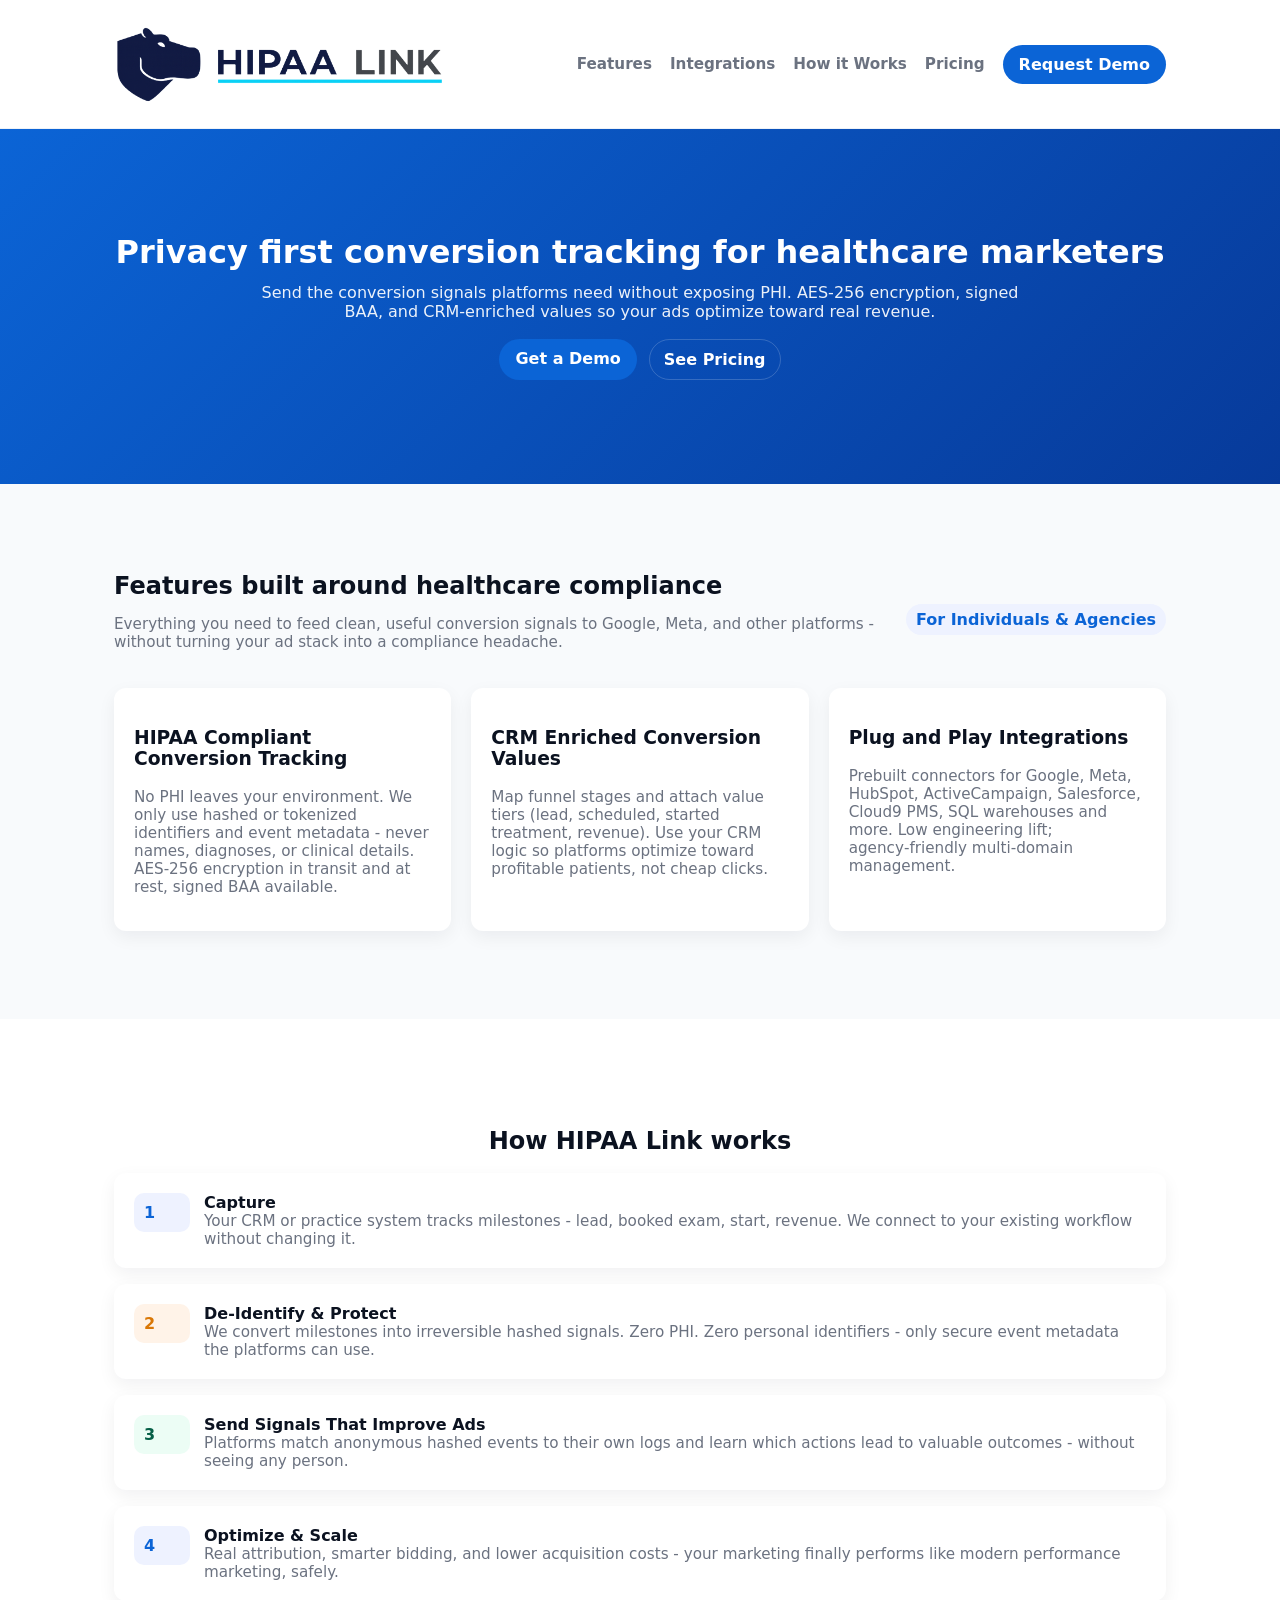
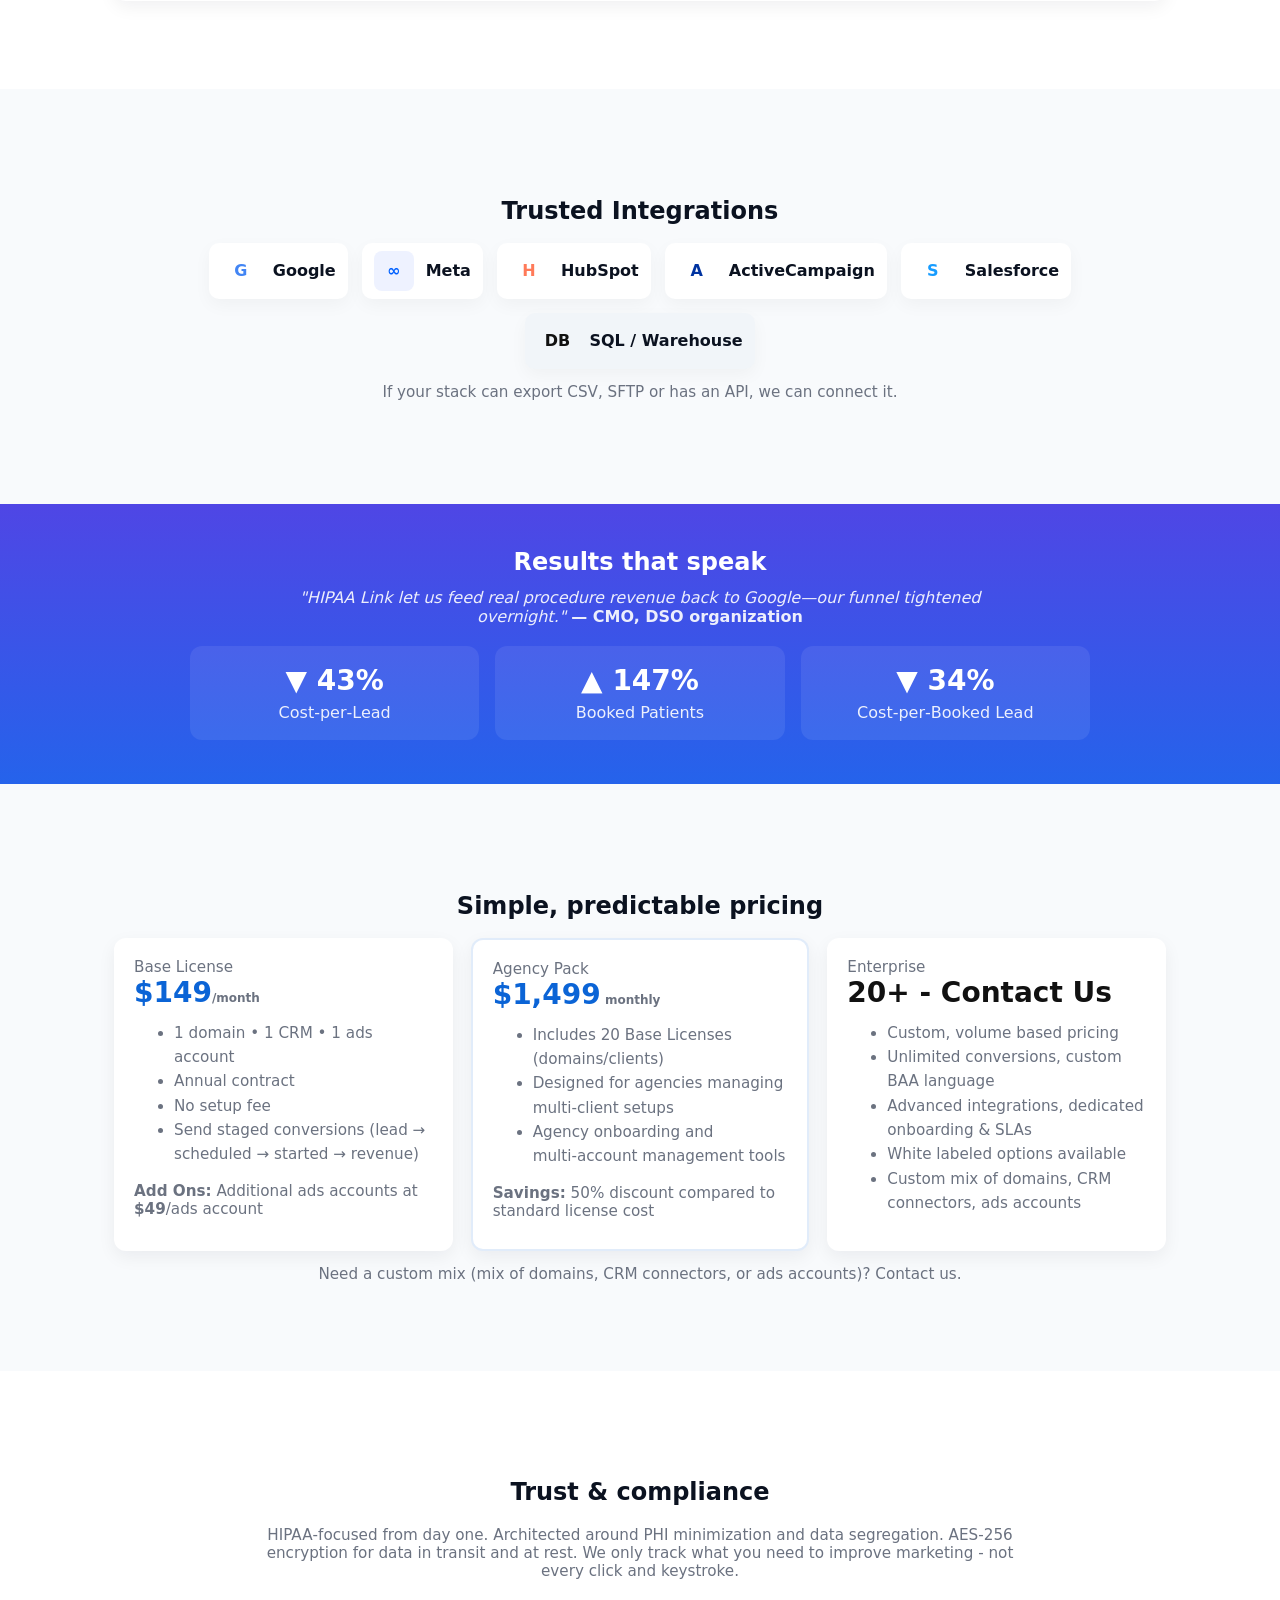
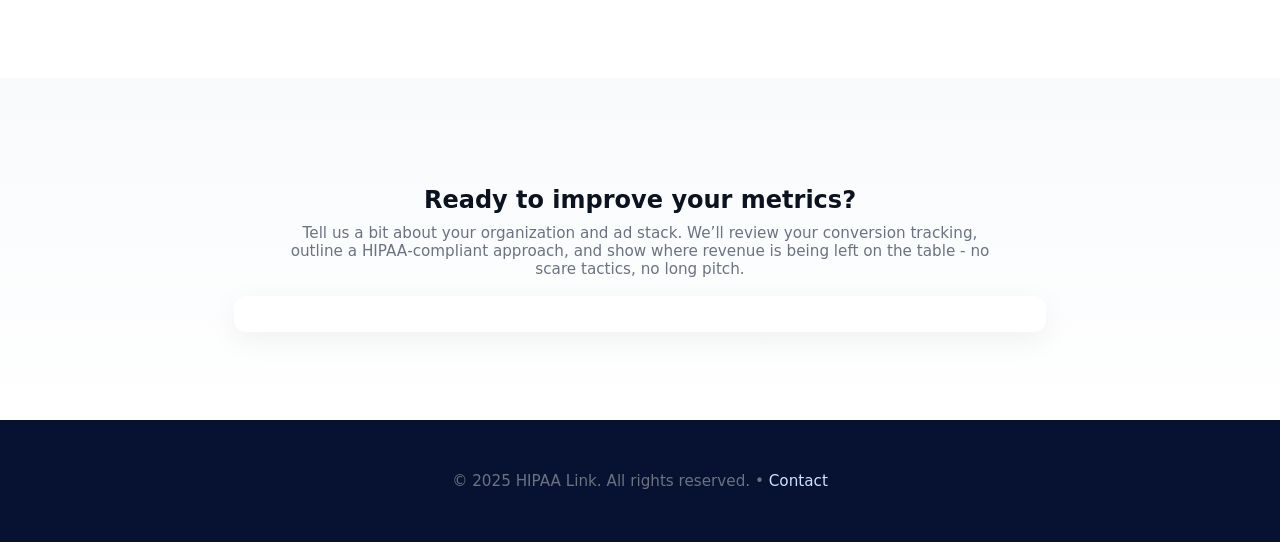
==== index.html @ 1f7ef7cb "mobile buttons" ====
<!doctype html>
<html lang="en">
<head>
  <meta charset="utf-8" />
  <meta name="viewport" content="width=device-width,initial-scale=1" />
  <title>HIPAA Link - HIPAA Compliant Conversion Sync</title>
  <meta name="description" content="Send privacy-safe, CRM-enriched conversions to Google, Meta and others. Signed BAA, AES‑256 encryption, and minimal data footprint." />
  <style>
    :root{ --bg:#0f1724; --card:#ffffff; --muted:#6b7280; --accent:#0b64d6; --accent-dark:#073a9a; }
    *{box-sizing:border-box}
    body{font-family:Inter,system-ui,-apple-system,Segoe UI,Roboto,'Helvetica Neue',Arial;padding:0;margin:0;color:#0b1220;background:#f8fafc}
    a{color:inherit;text-decoration:none}
    .container{max-width:1100px;margin:0 auto;padding:24px}
    header{background:#fff;position:sticky;top:0;z-index:40;border-bottom:1px solid #eef2f7}
    .nav{display:flex;align-items:center;justify-content:space-between}
    .logo{display:flex;align-items:center;gap:12px}
    .logo img{height:80px}
    .navlinks{display:flex;gap:18px;align-items:center;color:var(--muted);font-weight:600}
    .cta{background:var(--accent);color:#fff;padding:10px 16px;border-radius:999px;font-weight:700}
    .hero{background:linear-gradient(135deg,var(--accent),var(--accent-dark));color:#fff;padding:80px 0;text-align:center}
    .hero h1{font-size:2rem;margin:0 0 12px}
    .hero p{margin:0 auto 18px;max-width:780px;color:rgba(255,255,255,.92)}
    .section{padding:64px 0}
    .grid{display:grid;gap:20px}
    .cols-3{grid-template-columns:repeat(3,1fr)}
    .metrics-grid{display:grid;grid-template-columns:repeat(3,1fr);gap:16px;max-width:900px;margin:20px auto}
    .metric-card{background:rgba(255,255,255,0.08);padding:18px;border-radius:12px}
    .sticky-footer{display:none;position:fixed;right:16px;left:auto;bottom:18px;z-index:70;justify-content:center;padding:0;background:transparent;backdrop-filter:blur(6px)}
    .card{background:#fff;border-radius:12px;padding:20px;box-shadow:0 6px 18px rgba(12,20,30,.06)}
    .muted{color:var(--muted)}
    .small{font-size:0.95rem}
    .logos{display:flex;flex-wrap:wrap;gap:14px;align-items:center;justify-content:center}
    .logos img{height:34px;opacity:.9}
    .logo-badge{display:inline-flex;align-items:center;gap:12px;padding:8px 12px;border-radius:10px;background:#fff;box-shadow:0 6px 18px rgba(12,20,30,.04)}
    .logo-mark{width:40px;height:40px;display:inline-flex;align-items:center;justify-content:center;border-radius:8px;background:#f1f5f9;font-weight:800;color:#111}
    .logo-label{font-weight:700;color:#0b1220}
    .how-step{display:flex;gap:14px;align-items:flex-start}
    .pill{background:#eef2ff;color:var(--accent);padding:6px 10px;border-radius:999px;font-weight:700}
    .pricing{display:grid;gap:18px;grid-template-columns:repeat(3,1fr)}
    .price-card{border-radius:12px;padding:20px;background:#fff;box-shadow:0 6px 18px rgba(12,20,30,.06);text-align:left}
    footer{background:#071131;color:#fff;padding:28px 0;text-align:center}
    @media (max-width:900px){
      .cols-3{grid-template-columns:1fr}
      .pricing{grid-template-columns:1fr}
      .navlinks{display:flex}
      .navlinks a:not(.cta){display:none}
      .logo img{height:34px}
      .hero{padding:56px 12px}
      .hero .cta{display:inline-block}
      header{position:static}
      .section{padding:36px 0}
      .metrics-grid{grid-template-columns:1fr}
      .sticky-footer{display:flex}
      .sticky-footer .cta{padding:12px 18px;border-radius:999px;box-shadow:0 10px 30px rgba(11,100,214,.14);display:inline-block}
    }
  </style>
</head>
<body>
  <header>
    <div class="container nav">
      <a class="logo" href="#home"><img src="hipaalink-logo.png" alt="HIPAA Link" /></a>
      <nav class="navlinks">
        <a href="#features" class="small muted">Features</a>
        <a href="#integrations" class="small muted">Integrations</a>
        <a href="#how" class="small muted">How it Works</a>
        <a href="#pricing" class="small muted">Pricing</a>
        <a href="#contact" class="cta">Request Demo</a>
      </nav>
    </div>
  </header>

  <main>
    <section id="home" class="hero">
      <div class="container">
        <h1>Privacy first conversion tracking for healthcare marketers</h1>
        <p>Send the conversion signals platforms need without exposing PHI. AES‑256 encryption, signed BAA, and CRM‑enriched values so your ads optimize toward real revenue.</p>
        <div style="display:flex;gap:12px;justify-content:center;margin-top:16px;flex-wrap:wrap">
          <a href="#contact" class="cta">Get a Demo</a>
          <a href="#pricing" style="background:transparent;border:1px solid rgba(255,255,255,.18);color:#fff;padding:10px 14px;border-radius:999px;font-weight:700">See Pricing</a>
        </div>
      </div>
    </section>

    <section id="features" class="section">
      <div class="container">
        <div style="display:flex;justify-content:space-between;align-items:center;gap:20px;flex-wrap:wrap">
          <div style="flex:1;min-width:260px">
            <h2 style="margin:0 0 8px">Features built around healthcare compliance</h2>
            <p class="muted small">Everything you need to feed clean, useful conversion signals to Google, Meta, and other platforms - without turning your ad stack into a compliance headache.</p>
          </div>
          <div style="min-width:240px;text-align:right">
            <span class="pill">For Individuals & Agencies</span>
          </div>
        </div>

        <div class="grid cols-3" style="margin-top:22px">
          <div class="card">
            <h3>HIPAA Compliant Conversion Tracking</h3>
            <p class="muted small">No PHI leaves your environment. We only use hashed or tokenized identifiers and event metadata - never names, diagnoses, or clinical details. AES‑256 encryption in transit and at rest, signed BAA available.</p>
          </div>
          <div class="card">
            <h3>CRM Enriched Conversion Values</h3>
            <p class="muted small">Map funnel stages and attach value tiers (lead, scheduled, started treatment, revenue). Use your CRM logic so platforms optimize toward profitable patients, not cheap clicks.</p>
          </div>
          <div class="card">
            <h3>Plug and Play Integrations</h3>
            <p class="muted small">Prebuilt connectors for Google, Meta, HubSpot, ActiveCampaign, Salesforce, Cloud9 PMS, SQL warehouses and more. Low engineering lift; agency‑friendly multi‑domain management.</p>
          </div>
        </div>
      </div>
    </section>

    <section id="how" class="section" style="background-color: #fff;">
      <div class="container">
        <h2 style="text-align:center;margin-bottom:18px">How HIPAA Link works</h2>
        <div style="display:grid;gap:16px">
          <div class="card how-step">
            <div style="min-width:56px"><div style="background:#eef2ff;color:var(--accent);padding:10px;border-radius:10px;font-weight:800">1</div></div>
            <div>
              <strong>Capture</strong>
              <div class="muted small">Your CRM or practice system tracks milestones - lead, booked exam, start, revenue. We connect to your existing workflow without changing it.</div>
            </div>
          </div>

          <div class="card how-step">
            <div style="min-width:56px"><div style="background:#fff3e8;color:#d97706;padding:10px;border-radius:10px;font-weight:800">2</div></div>
            <div>
              <strong>De‑Identify & Protect</strong>
              <div class="muted small">We convert milestones into irreversible hashed signals. Zero PHI. Zero personal identifiers - only secure event metadata the platforms can use.</div>
            </div>
          </div>

          <div class="card how-step">
            <div style="min-width:56px"><div style="background:#ecfdf5;color:#065f46;padding:10px;border-radius:10px;font-weight:800">3</div></div>
            <div>
              <strong>Send Signals That Improve Ads</strong>
              <div class="muted small">Platforms match anonymous hashed events to their own logs and learn which actions lead to valuable outcomes - without seeing any person.</div>
            </div>
          </div>

          <div class="card how-step">
            <div style="min-width:56px"><div style="background:#eef2ff;color:var(--accent);padding:10px;border-radius:10px;font-weight:800">4</div></div>
            <div>
              <strong>Optimize & Scale</strong>
              <div class="muted small">Real attribution, smarter bidding, and lower acquisition costs - your marketing finally performs like modern performance marketing, safely.</div>
            </div>
          </div>
        </div>
      </div>
    </section>

    <section id="integrations" class="section">
      <div class="container">
        <h2 style="text-align:center;margin-bottom:18px">Trusted Integrations</h2>
        <div class="logos">
          <div class="logo-badge" aria-hidden="true">
            <div class="logo-mark" style="background:#fff;color:#4285F4">G</div>
            <div class="logo-label">Google</div>
          </div>

          <div class="logo-badge" aria-hidden="true">
            <div class="logo-mark" style="background:#eef2ff;color:#0061ff">∞</div>
            <div class="logo-label">Meta</div>
          </div>

          <div class="logo-badge" aria-hidden="true">
            <div class="logo-mark" style="background:#fff;color:#ff7a59">H</div>
            <div class="logo-label">HubSpot</div>
          </div>

          <div class="logo-badge" aria-hidden="true">
            <div class="logo-mark" style="background:#fff;color:#0033a0">A</div>
            <div class="logo-label">ActiveCampaign</div>
          </div>

          <div class="logo-badge" aria-hidden="true">
            <div class="logo-mark" style="background:#fff;color:#179cff">S</div>
            <div class="logo-label">Salesforce</div>
          </div>

          <div class="logo-badge" aria-hidden="true" style="background:#f1f5f9">
            <div class="logo-mark" style="background:transparent;color:#111">DB</div>
            <div class="logo-label">SQL / Warehouse</div>
          </div>
        </div>
        <p class="muted small" style="text-align:center;margin-top:14px">If your stack can export CSV, SFTP or has an API, we can connect it.</p>
      </div>
    </section>

    <!-- Case Study / Results -->
    <section id="case-study" class="py-20" style="background:linear-gradient(180deg,#4f46e5,#2563eb);color:#fff;text-align:center">
      <div class="container">
        <h2 style="font-size:1.5rem;margin-bottom:12px">Results that speak</h2>
        <p style="opacity:.9;margin:0 auto 18px;max-width:720px;font-style:italic">"HIPAA Link let us feed real procedure revenue back to Google—our funnel tightened overnight." <span style="font-style:normal;font-weight:700">— CMO, DSO organization</span></p>
        <div class="metrics-grid">
          <div class="metric-card">
            <div style="font-size:28px;font-weight:800;margin-bottom:6px">▼ 43%</div>
            <div style="opacity:.9">Cost‑per‑Lead</div>
          </div>
          <div class="metric-card">
            <div style="font-size:28px;font-weight:800;margin-bottom:6px">▲ 147%</div>
            <div style="opacity:.9">Booked Patients</div>
          </div>
          <div class="metric-card">
            <div style="font-size:28px;font-weight:800;margin-bottom:6px">▼ 34%</div>
            <div style="opacity:.9">Cost‑per‑Booked Lead</div>
          </div>
        </div>
      </div>
    </section>

    <section id="pricing" class="section" style="background:#f8fafc">
      <div class="container">
        <h2 style="text-align:center;margin-bottom:18px">Simple, predictable pricing</h2>
        <div class="pricing">
          <div class="price-card">
            <div style="display:flex;justify-content:space-between;align-items:center">
              <div>
                <div class="muted small">Base License</div>
                <div style="font-size:28px;font-weight:800;color:var(--accent)">$149<span style="font-size:12px;font-weight:600;color:var(--muted)">/month</span></div>
              </div>
            </div>
            <ul class="muted small" style="margin-top:12px;line-height:1.6">
              <li>1 domain • 1 CRM • 1 ads account</li>
              <li>Annual contract</li>
              <li>No setup fee</li>
              <li>Send staged conversions (lead → scheduled → started → revenue)</li>
            </ul>
            <div style="margin-top:12px" class="muted small"><strong>Add Ons:</strong> Additional ads accounts at <strong>$49</strong>/ads account</div>
          </div>

          <div class="price-card" style="border:2px solid rgba(11,100,214,.12)">
            <div>
              <div class="muted small">Agency Pack</div>
              <div style="font-size:28px;font-weight:800;color:var(--accent)">$1,499<span style="font-size:12px;font-weight:600;color:var(--muted)"> monthly</span></div>
            </div>
            <ul class="muted small" style="margin-top:12px;line-height:1.6">
              <li>Includes 20 Base Licenses (domains/clients)</li>
              <li>Designed for agencies managing multi‑client setups</li>
              <li>Agency onboarding and multi‑account management tools</li>
            </ul>
            <div style="margin-top:12px" class="muted small"><strong>Savings:</strong> 50% discount compared to standard license cost</div>
          </div>

          <div class="price-card">
            <div>
              <div class="muted small">Enterprise</div>
              <div style="font-size:28px;font-weight:800;color:#111">20+ - Contact Us</div>
            </div>
            <ul class="muted small" style="margin-top:12px;line-height:1.6">
              <li>Custom, volume based pricing</li>
              <li>Unlimited conversions, custom BAA language</li>
              <li>Advanced integrations, dedicated onboarding & SLAs</li>
              <li>White labeled options available</li>
              <li>Custom mix of domains, CRM connectors, ads accounts</li>
            </ul>
          </div>
        </div>
        <div class="muted small" style="text-align:center;margin-top:14px">Need a custom mix (mix of domains, CRM connectors, or ads accounts)? <a href="#contact">Contact us</a>.</div>
      </div>
    </section>

    <section id="trust" class="section" style="background:#fff">
      <div class="container" style="text-align:center">
        <h2>Trust & compliance</h2>
        <p class="muted small" style="max-width:760px;margin:10px auto">HIPAA‑focused from day one. Architected around PHI minimization and data segregation. AES‑256 encryption for data in transit and at rest. We only track what you need to improve marketing - not every click and keystroke.</p>
      </div>
    </section>

    <section id="contact" class="section" style="background:linear-gradient(180deg,#eef2ff00,#fff)">
      <div class="container" style="max-width:860px">
        <h2 style="text-align:center;margin-bottom:10px">Ready to improve your metrics?</h2>
        <p class="muted small" style="text-align:center;max-width:720px;margin:0 auto 18px">Tell us a bit about your organization and ad stack. We’ll review your conversion tracking, outline a HIPAA‑compliant approach, and show where revenue is being left on the table - no scare tactics, no long pitch.</p>

        <div style="background:#fff;padding:18px;border-radius:12px;box-shadow:0 8px 30px rgba(2,6,23,.06)">
          <script src="https://portal.form.io/manager/view/assets/lib/offline/formio.offline.min.js?base=https://api.form.io&project=https://tadpprdksxtuzcs.form.io&src=https://tadpprdksxtuzcs.form.io/contactus&libs=true"></script>
        </div>
      </div>
    </section>
  </main>

  <footer>
    <div class="container small muted">© 2025 HIPAA Link. All rights reserved. • <a href="#contact" style="color:#cfe2ff">Contact</a></div>
  </footer>
  <!-- Mobile-only sticky footer CTA -->
  <div class="sticky-footer" aria-hidden="false">
    <a href="#contact" class="cta" style="padding:12px 20px;border-radius:999px;box-shadow:0 10px 30px rgba(11,100,214,.14)">Get a Demo</a>
  </div>
</body>
</html>
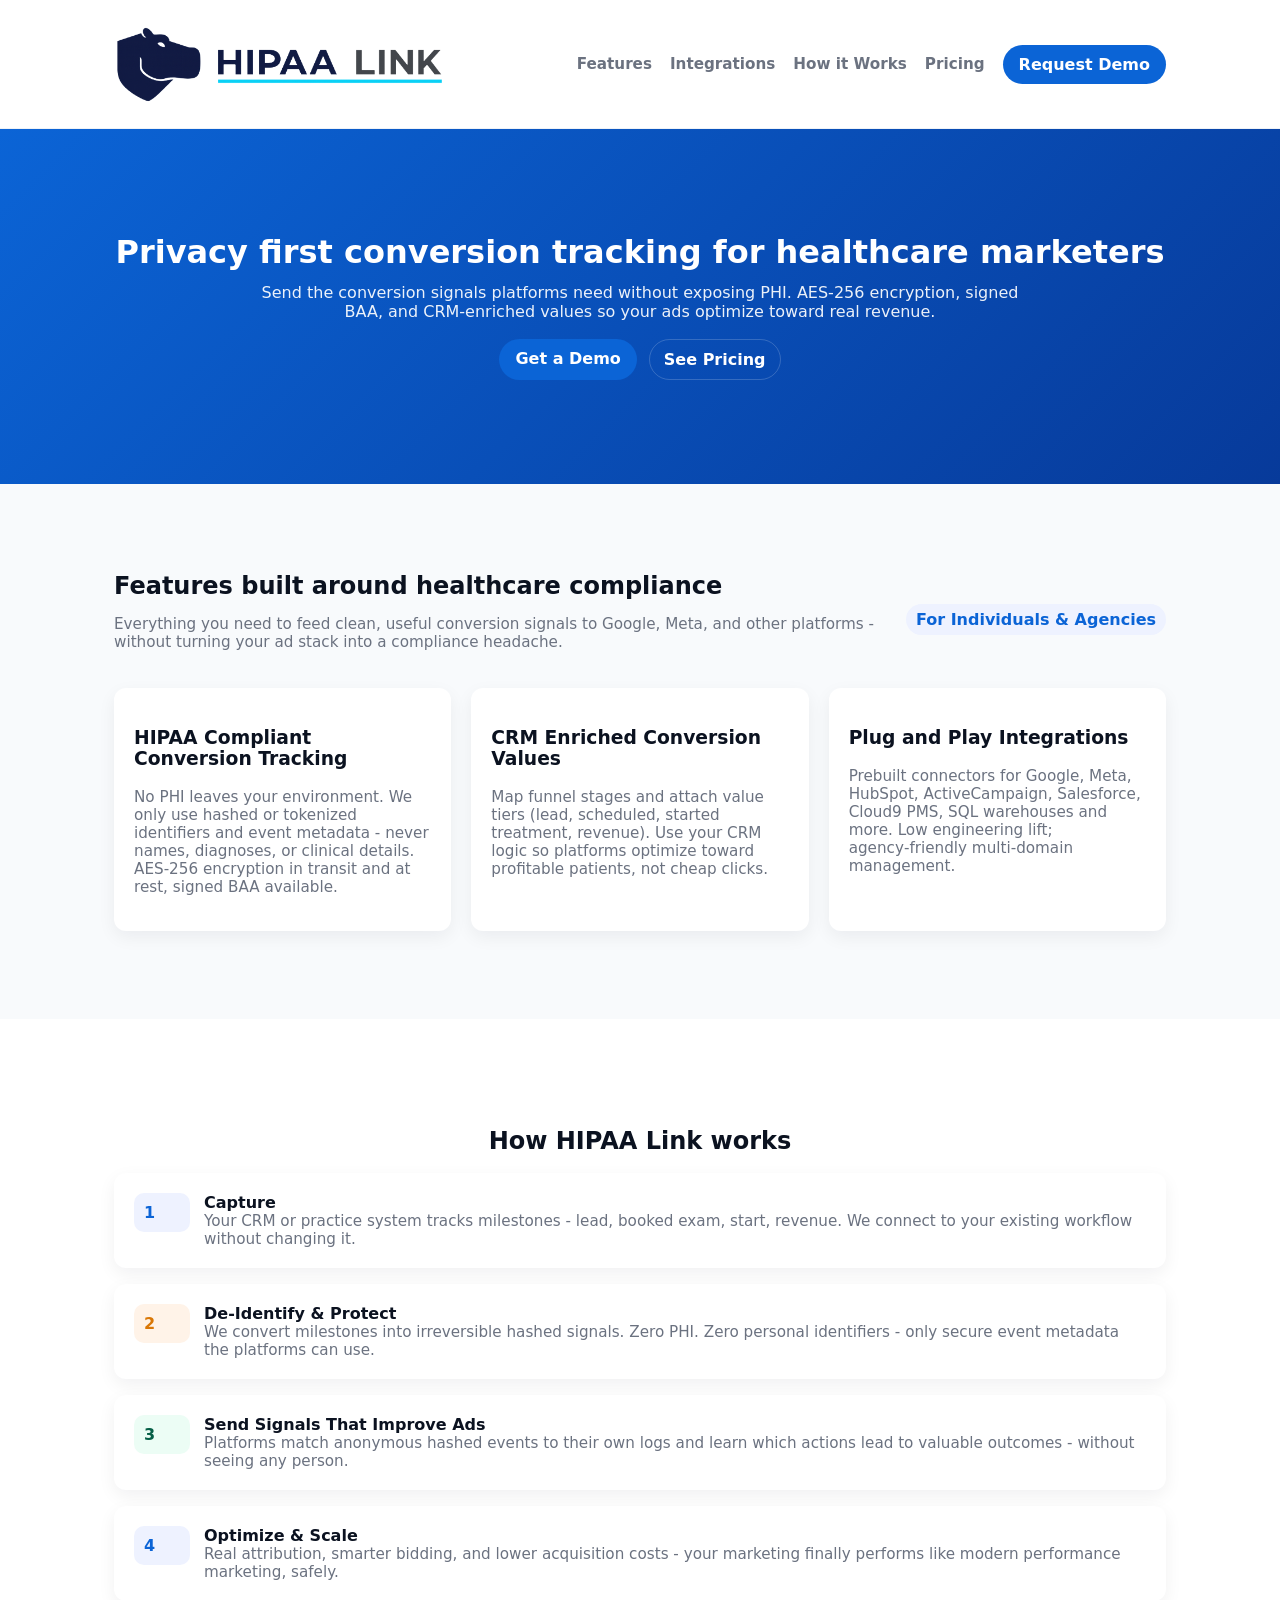
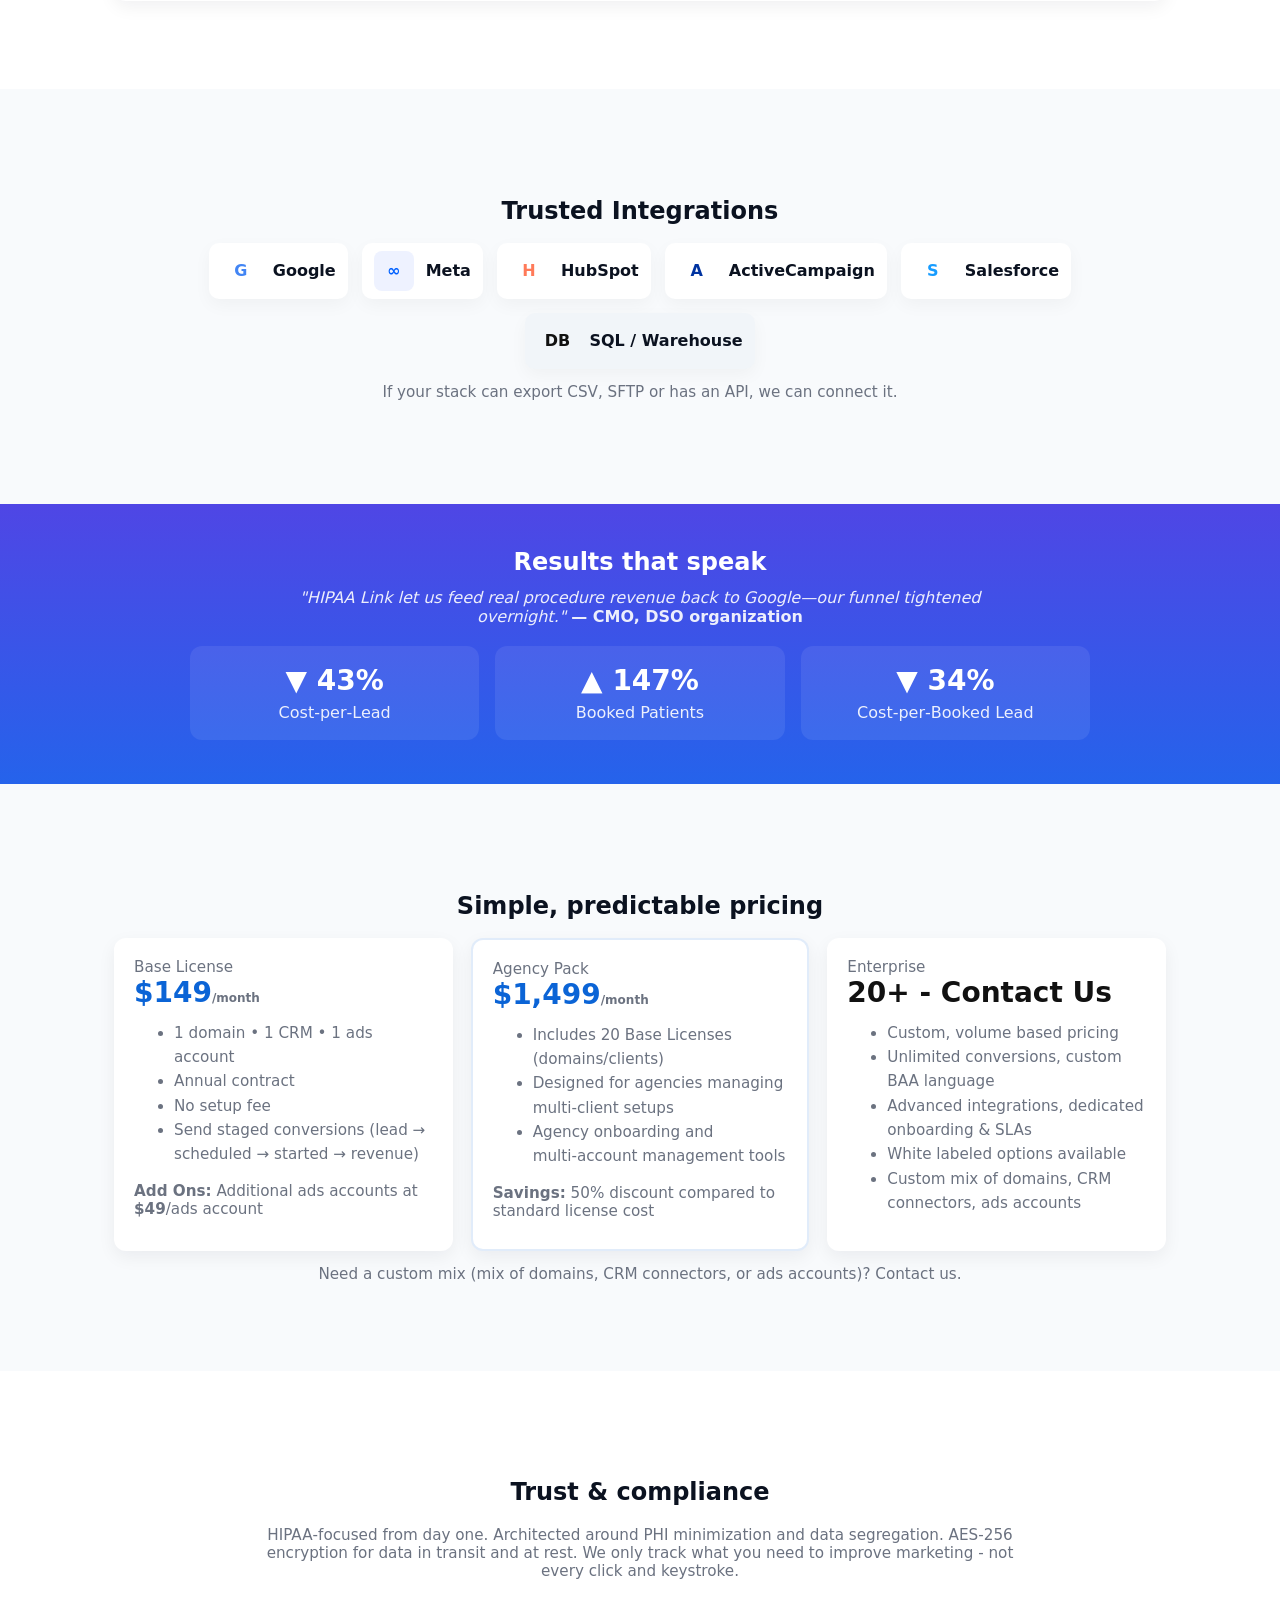
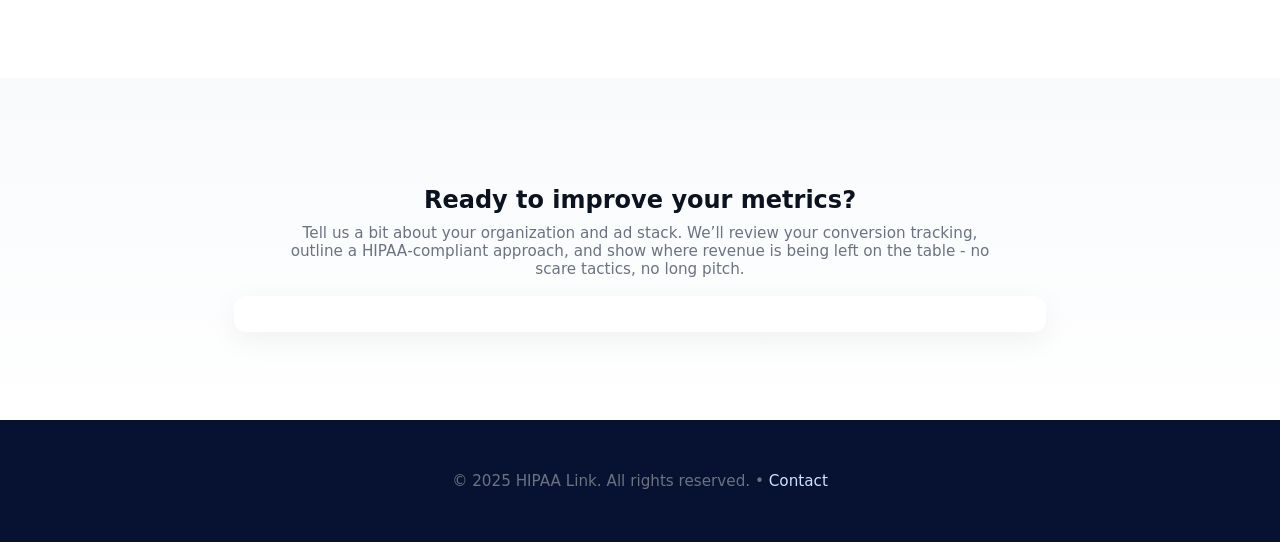
==== commit 18646a05: "change to month" ====
--- a/index.html
+++ b/index.html
@@ -232,7 +232,7 @@
           <div class="price-card" style="border:2px solid rgba(11,100,214,.12)">
             <div>
               <div class="muted small">Agency Pack</div>
-              <div style="font-size:28px;font-weight:800;color:var(--accent)">$1,499<span style="font-size:12px;font-weight:600;color:var(--muted)"> monthly</span></div>
+              <div style="font-size:28px;font-weight:800;color:var(--accent)">$1,499<span style="font-size:12px;font-weight:600;color:var(--muted)">/month</span></div>
             </div>
             <ul class="muted small" style="margin-top:12px;line-height:1.6">
               <li>Includes 20 Base Licenses (domains/clients)</li>
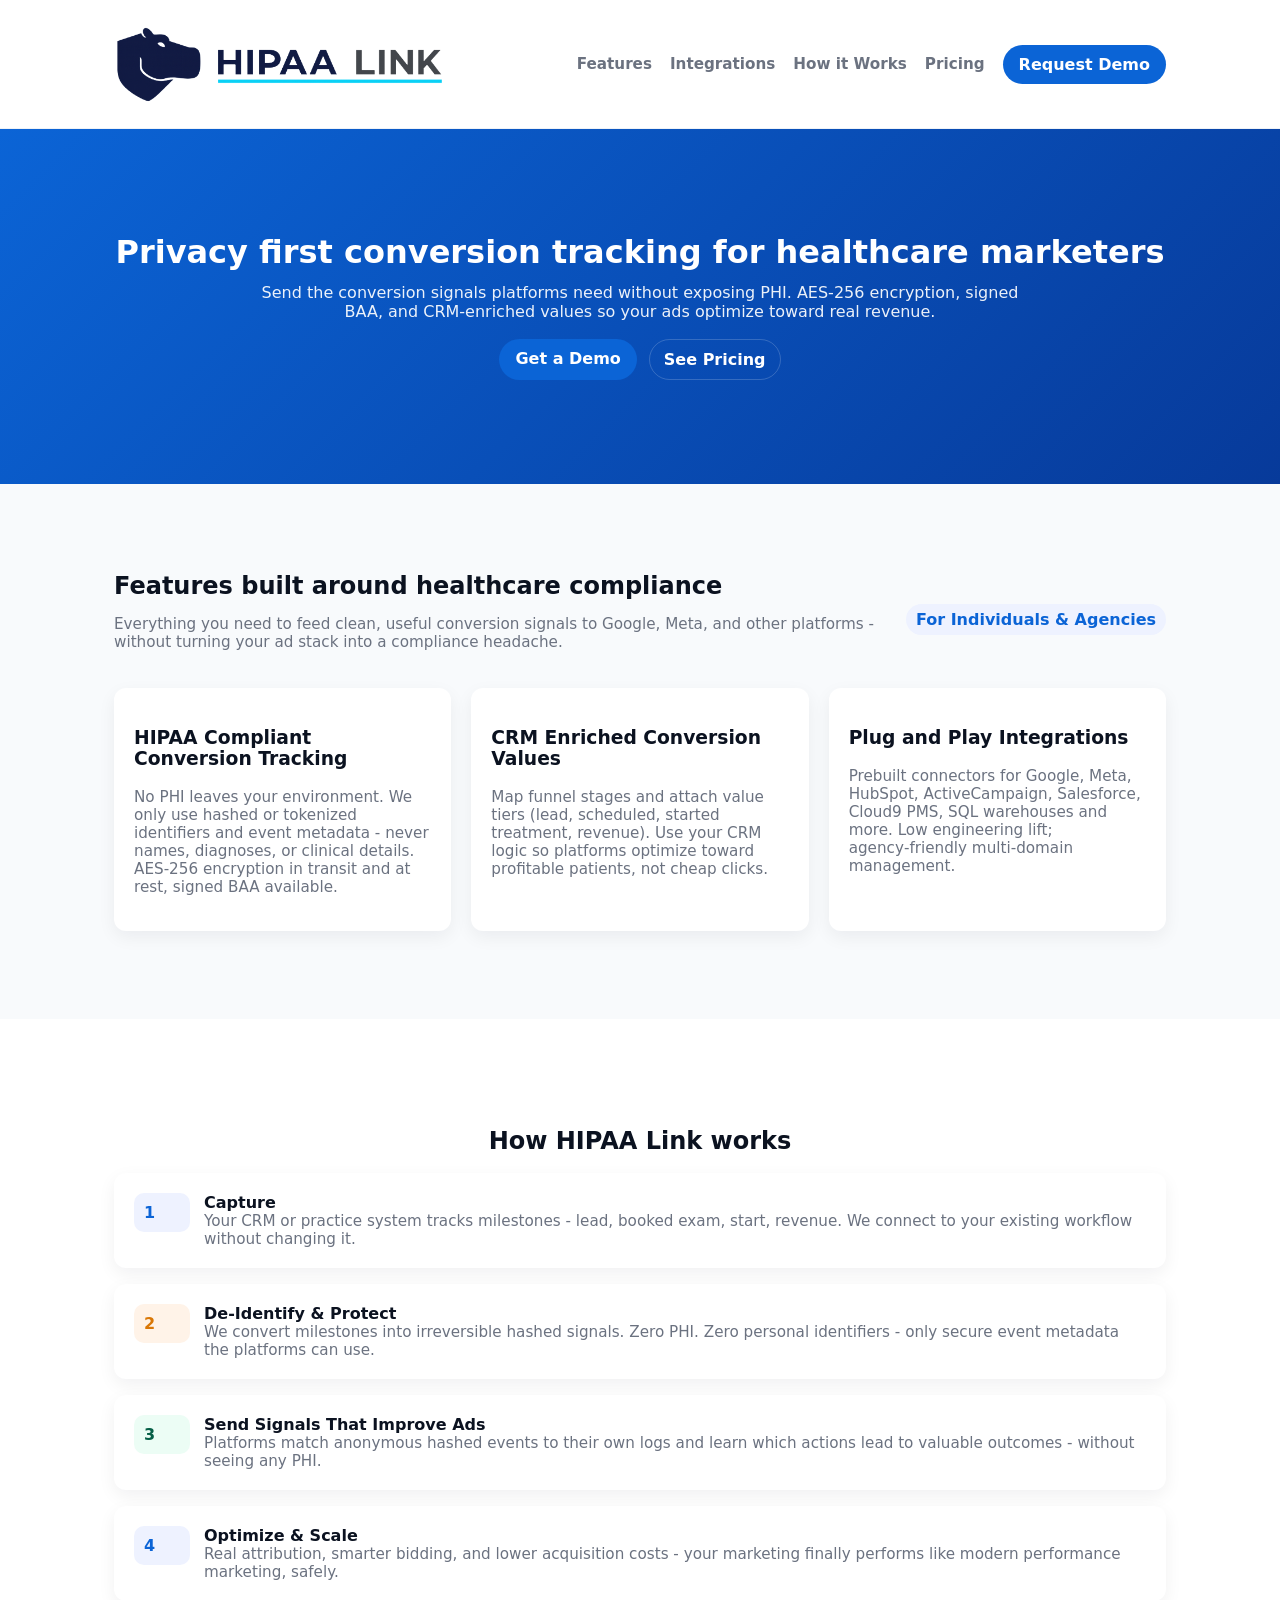
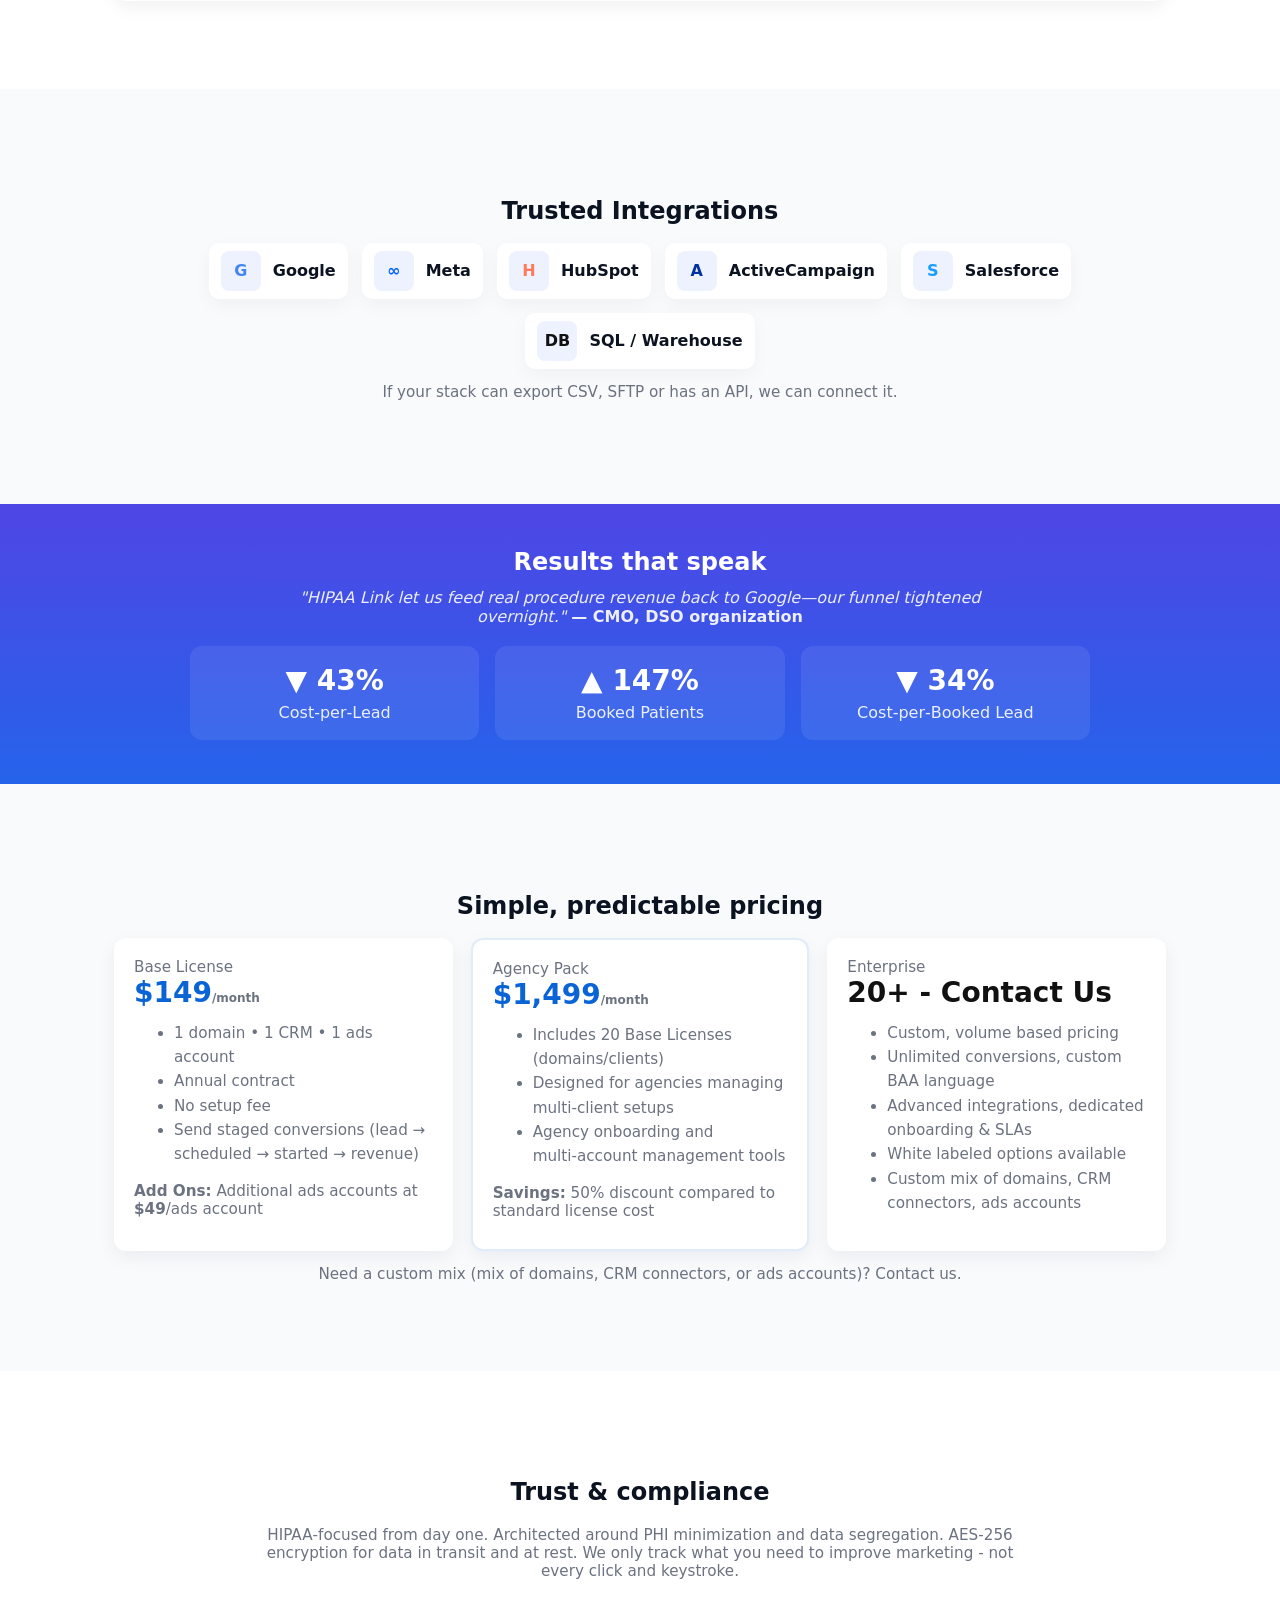
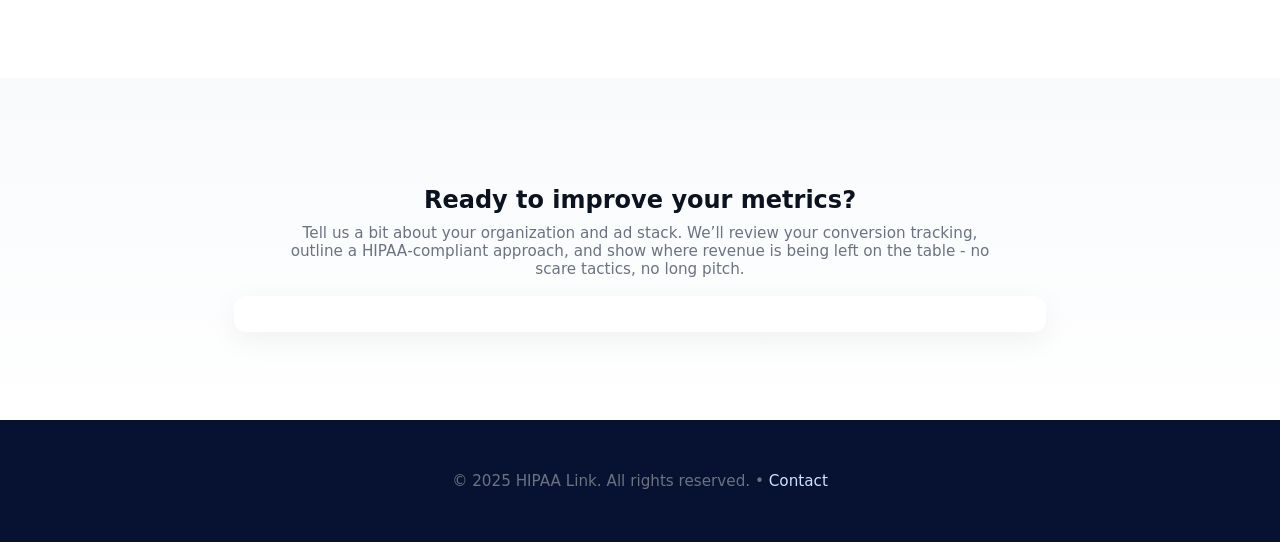
==== commit 31fe547f: "Style and content fixes" ====
--- a/index.html
+++ b/index.html
@@ -134,7 +134,7 @@
             <div style="min-width:56px"><div style="background:#ecfdf5;color:#065f46;padding:10px;border-radius:10px;font-weight:800">3</div></div>
             <div>
               <strong>Send Signals That Improve Ads</strong>
-              <div class="muted small">Platforms match anonymous hashed events to their own logs and learn which actions lead to valuable outcomes - without seeing any person.</div>
+              <div class="muted small">Platforms match anonymous hashed events to their own logs and learn which actions lead to valuable outcomes - without seeing any PHI.</div>
             </div>
           </div>
 
@@ -154,7 +154,7 @@
         <h2 style="text-align:center;margin-bottom:18px">Trusted Integrations</h2>
         <div class="logos">
           <div class="logo-badge" aria-hidden="true">
-            <div class="logo-mark" style="background:#fff;color:#4285F4">G</div>
+            <div class="logo-mark" style="background:#eef2ff;color:#4285F4">G</div>
             <div class="logo-label">Google</div>
           </div>
 
@@ -164,22 +164,22 @@
           </div>
 
           <div class="logo-badge" aria-hidden="true">
-            <div class="logo-mark" style="background:#fff;color:#ff7a59">H</div>
+            <div class="logo-mark" style="background:#eef2ff;color:#ff7a59">H</div>
             <div class="logo-label">HubSpot</div>
           </div>
 
           <div class="logo-badge" aria-hidden="true">
-            <div class="logo-mark" style="background:#fff;color:#0033a0">A</div>
+            <div class="logo-mark" style="background:#eef2ff;color:#0033a0">A</div>
             <div class="logo-label">ActiveCampaign</div>
           </div>
 
           <div class="logo-badge" aria-hidden="true">
-            <div class="logo-mark" style="background:#fff;color:#179cff">S</div>
+            <div class="logo-mark" style="background:#eef2ff;color:#179cff">S</div>
             <div class="logo-label">Salesforce</div>
           </div>
 
-          <div class="logo-badge" aria-hidden="true" style="background:#f1f5f9">
-            <div class="logo-mark" style="background:transparent;color:#111">DB</div>
+          <div class="logo-badge" aria-hidden="true">
+            <div class="logo-mark" style="background:#eef2ff;color:#111">DB</div>
             <div class="logo-label">SQL / Warehouse</div>
           </div>
         </div>
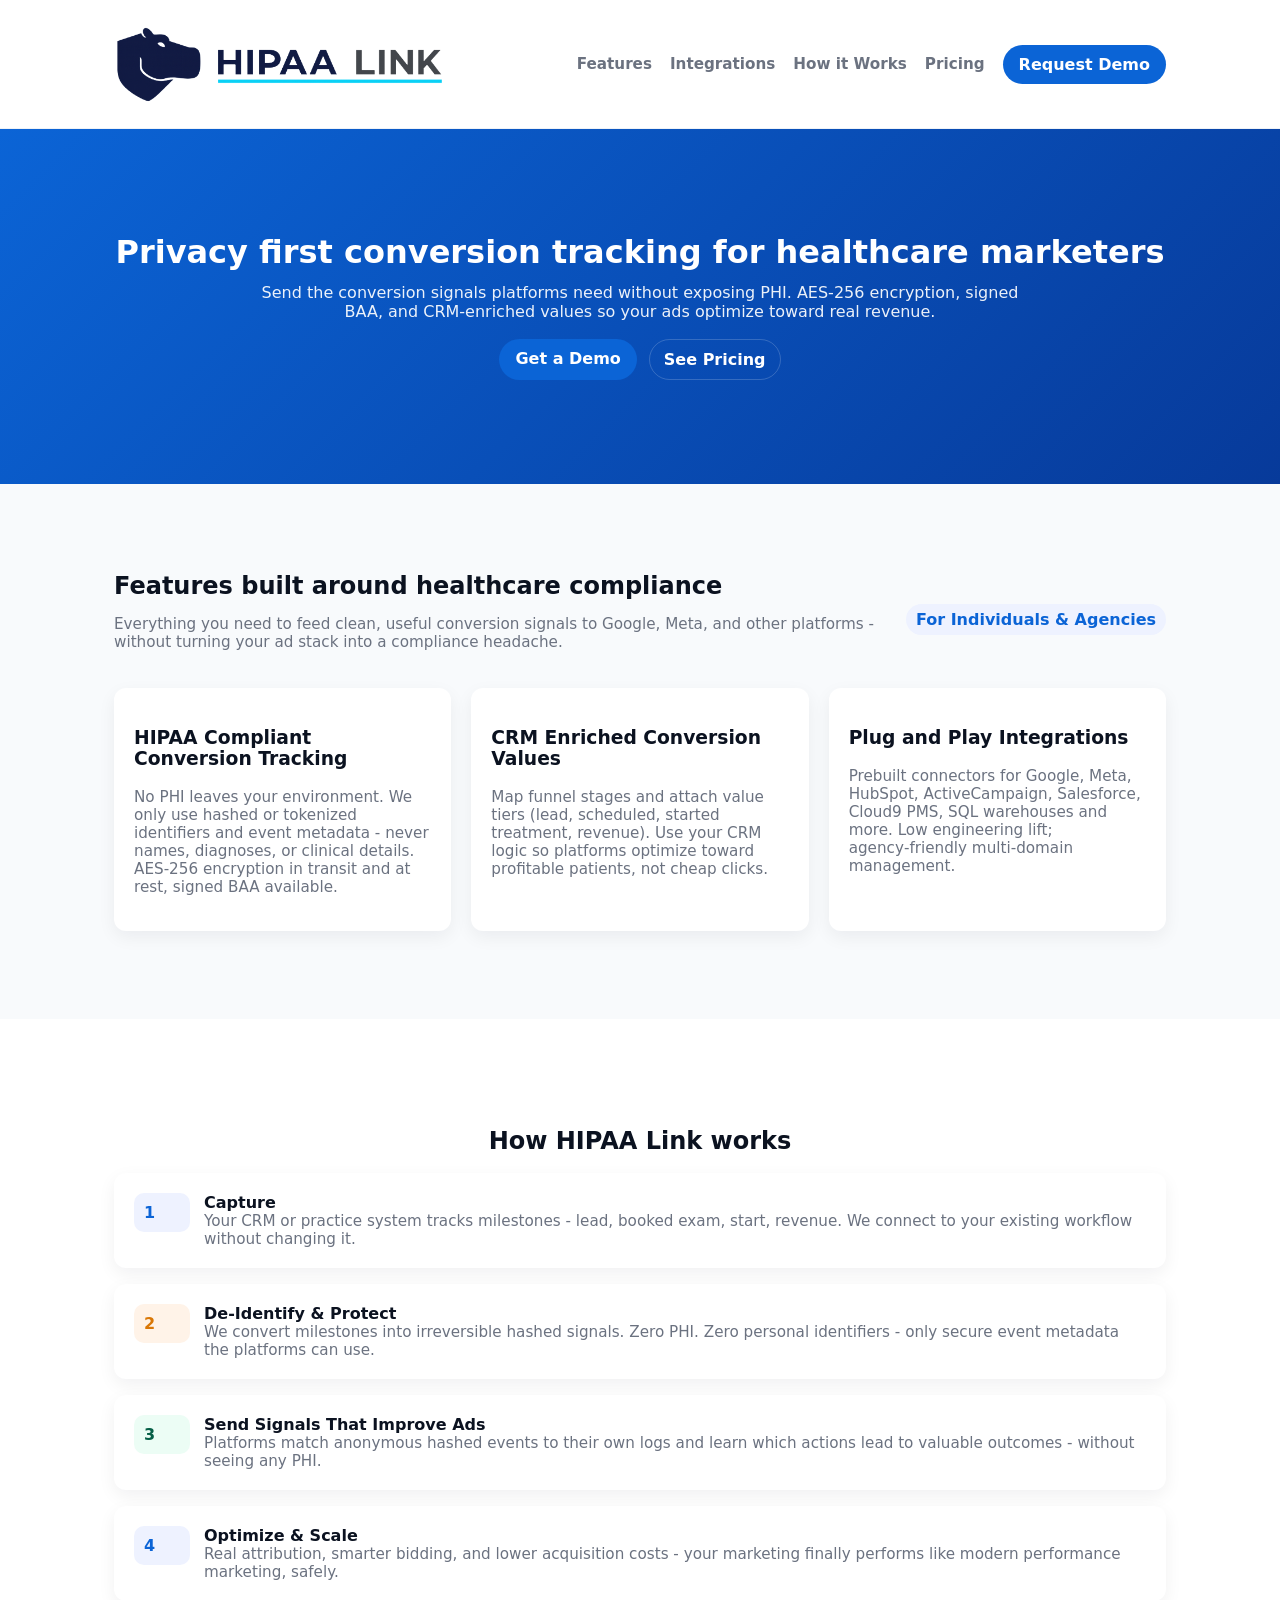
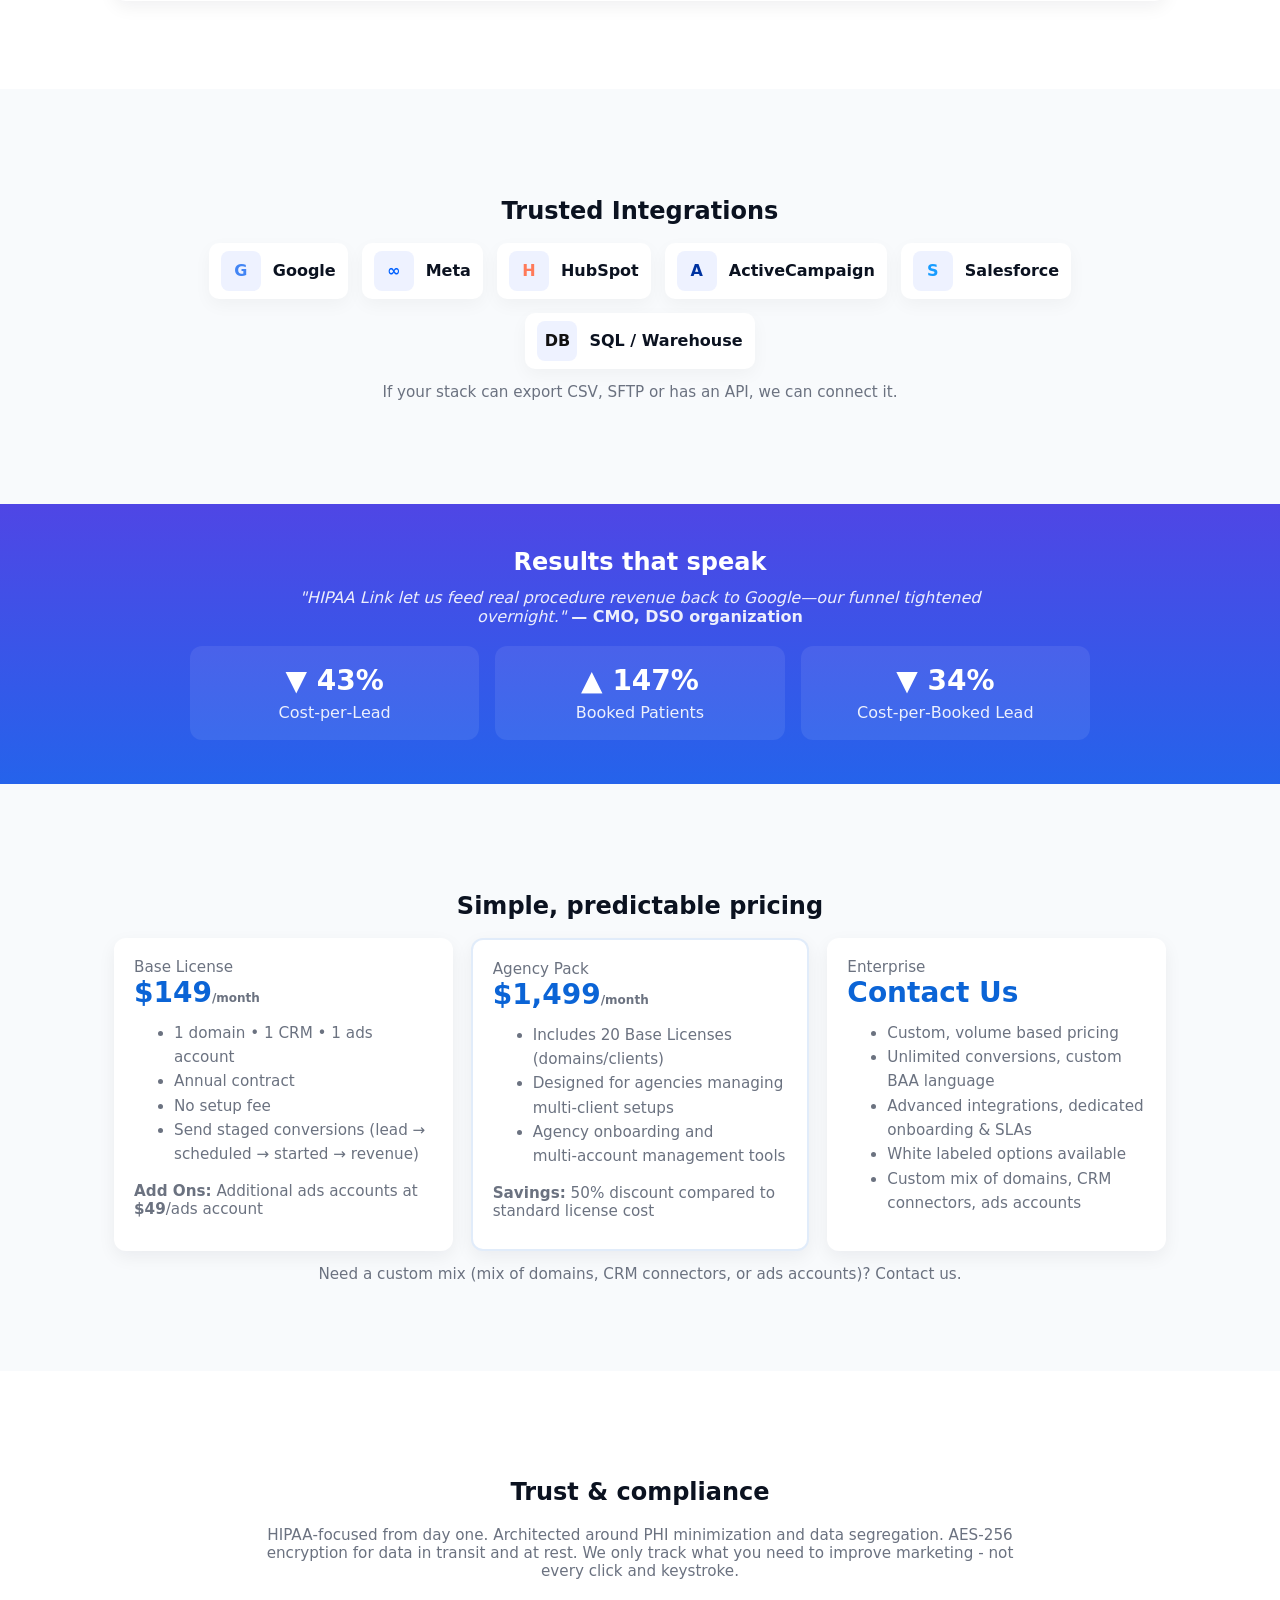
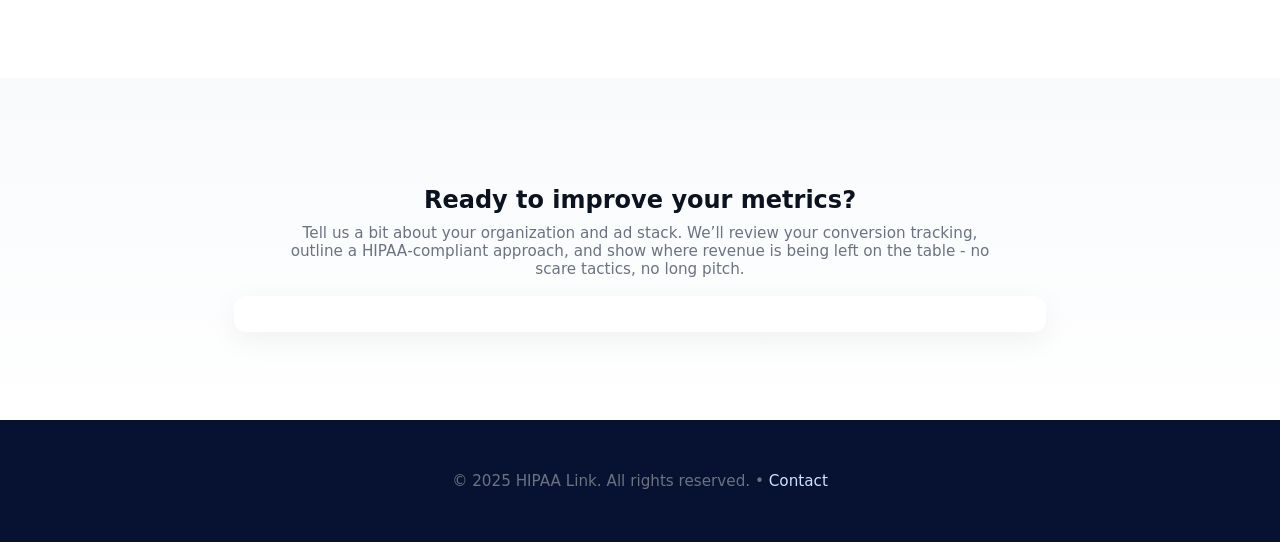
==== commit aea35588: "Update Contact Us text" ====
--- a/index.html
+++ b/index.html
@@ -245,7 +245,7 @@
           <div class="price-card">
             <div>
               <div class="muted small">Enterprise</div>
-              <div style="font-size:28px;font-weight:800;color:#111">20+ - Contact Us</div>
+              <div style="font-size:28px;font-weight:800;color:var(--accent)">Contact Us</div>
             </div>
             <ul class="muted small" style="margin-top:12px;line-height:1.6">
               <li>Custom, volume based pricing</li>
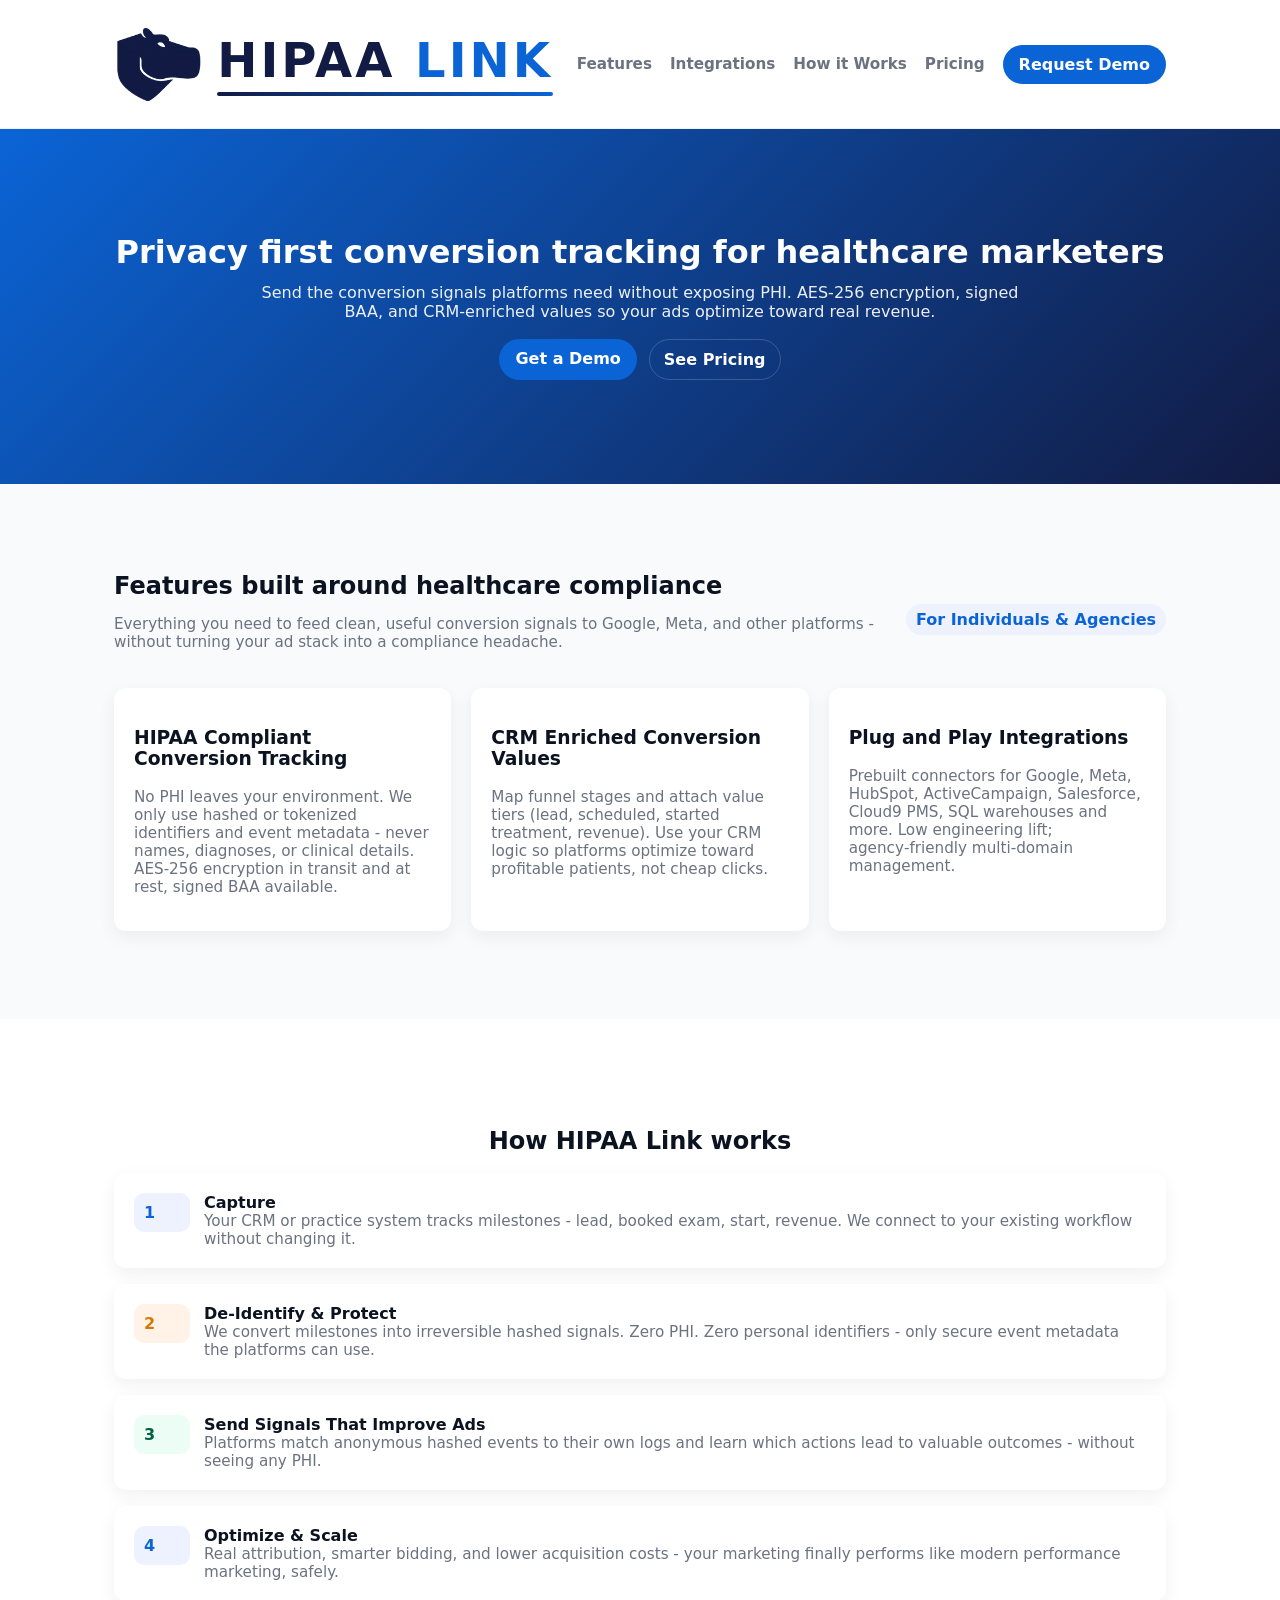
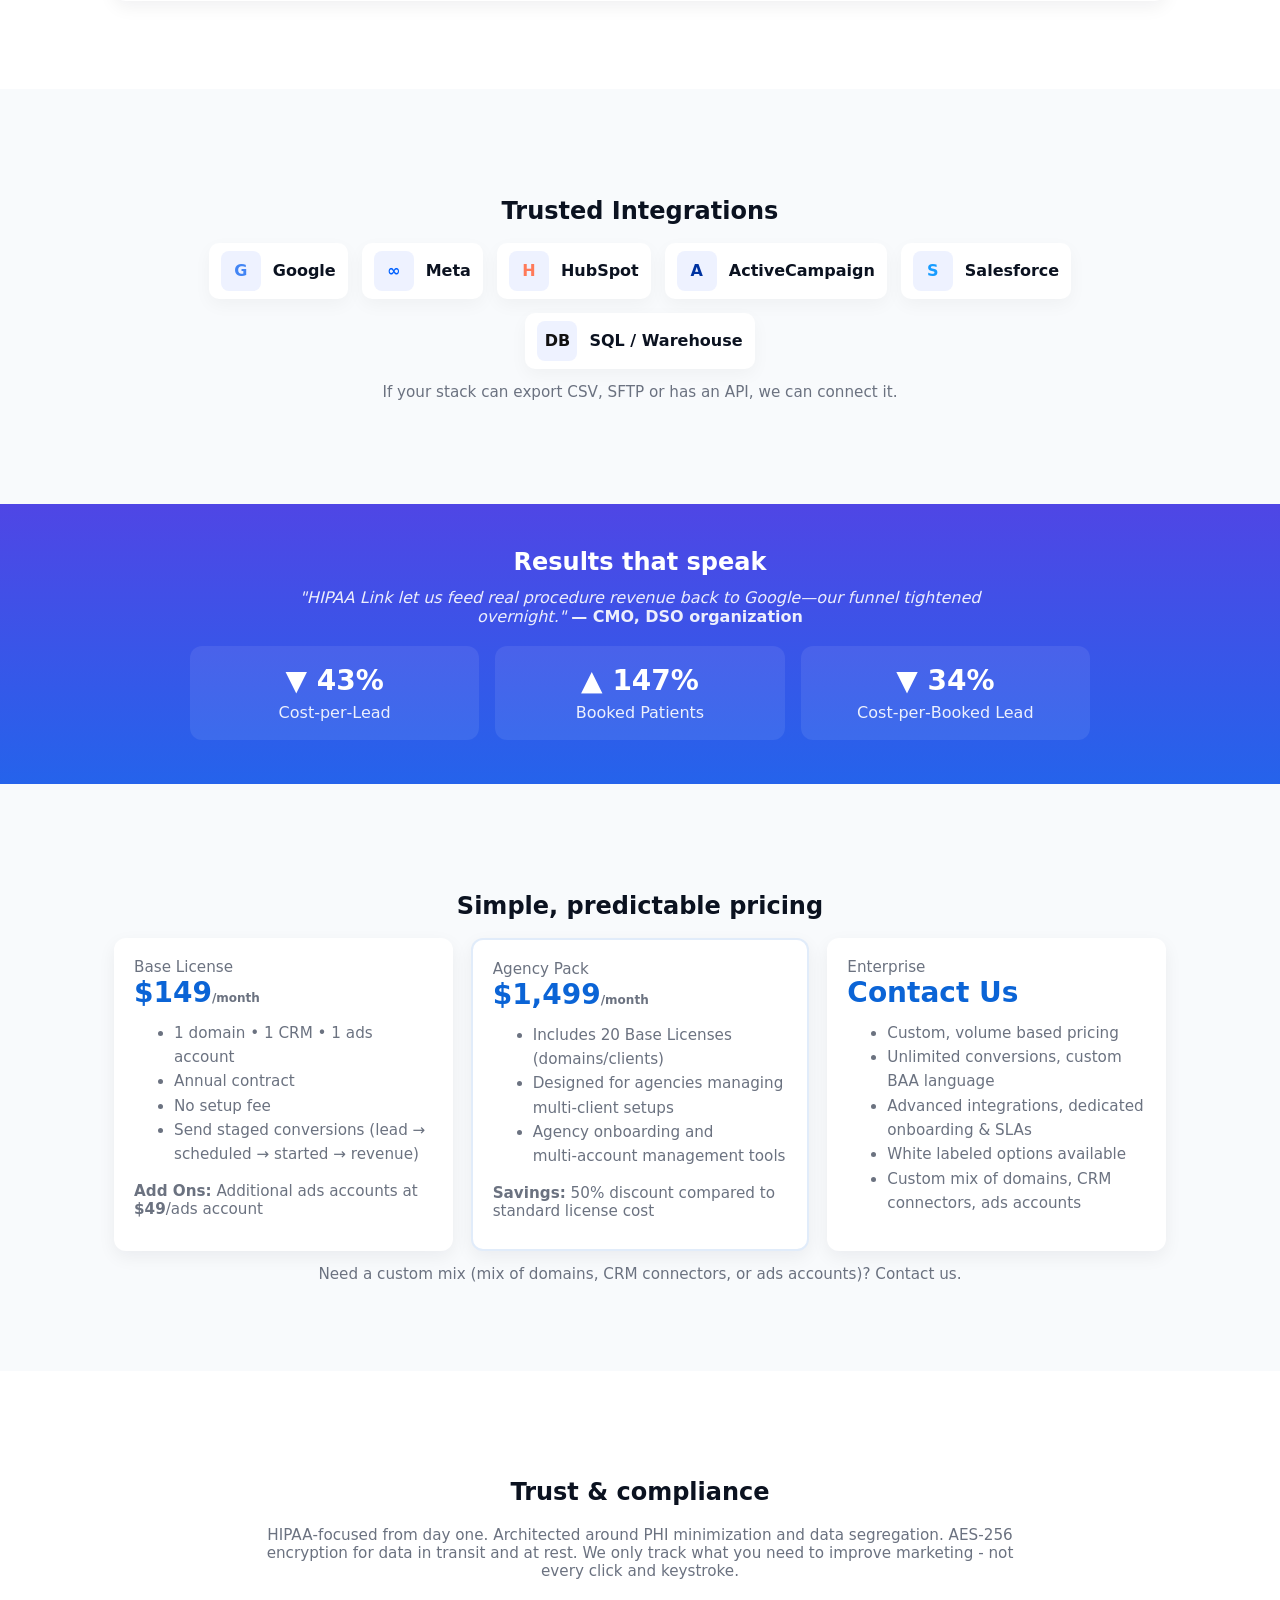
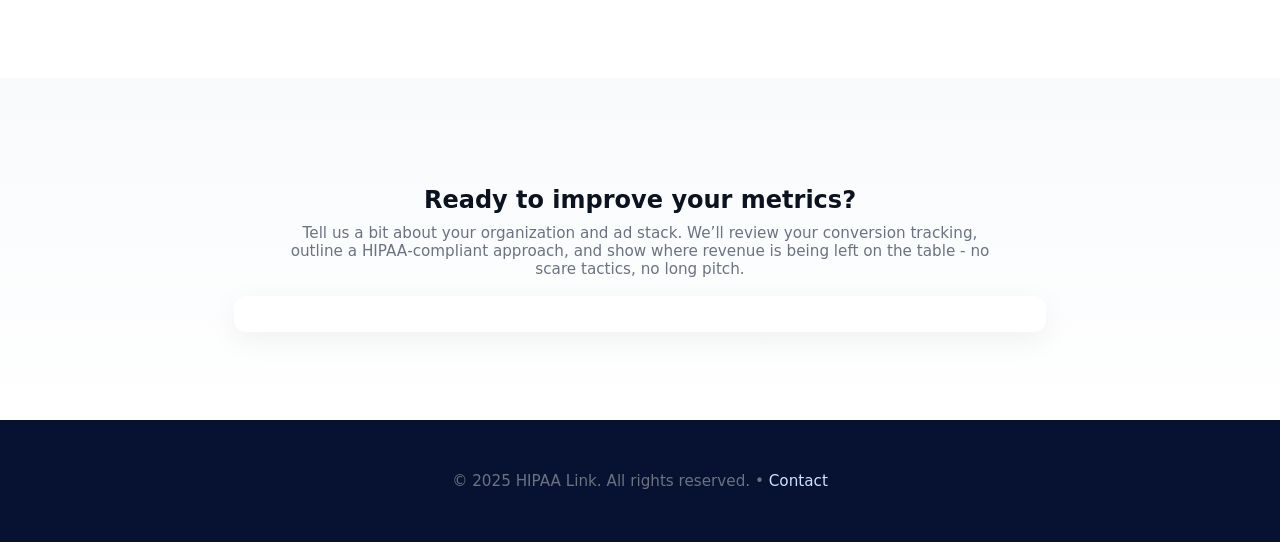
==== commit 3a239f80: "logo changes" ====
--- a/index.html
+++ b/index.html
@@ -6,14 +6,16 @@
   <title>HIPAA Link - HIPAA Compliant Conversion Sync</title>
   <meta name="description" content="Send privacy-safe, CRM-enriched conversions to Google, Meta and others. Signed BAA, AES‑256 encryption, and minimal data footprint." />
   <style>
-    :root{ --bg:#0f1724; --card:#ffffff; --muted:#6b7280; --accent:#0b64d6; --accent-dark:#073a9a; }
+    :root{ --bg:#0f1724; --card:#ffffff; --muted:#6b7280; --accent:#0b64d6; --accent-dark:#121b43; }
     *{box-sizing:border-box}
     body{font-family:Inter,system-ui,-apple-system,Segoe UI,Roboto,'Helvetica Neue',Arial;padding:0;margin:0;color:#0b1220;background:#f8fafc}
     a{color:inherit;text-decoration:none}
     .container{max-width:1100px;margin:0 auto;padding:24px}
     header{background:#fff;position:sticky;top:0;z-index:40;border-bottom:1px solid #eef2f7}
     .nav{display:flex;align-items:center;justify-content:space-between}
-    .logo{display:flex;align-items:center;gap:12px}
+    .logo{display:flex;align-items:center;gap:12px;}
+    .logo-words{white-space: nowrap;font-weight:700;font-size:3rem;color:var(--accent);letter-spacing: 3px;}
+    .logo-words:after {content: ""; display: block; width: 100%; height: 4px; background: linear-gradient(90deg, var(--accent-dark), var(--accent)); margin-top: 4px; border-radius: 2px;}
     .logo img{height:80px}
     .navlinks{display:flex;gap:18px;align-items:center;color:var(--muted);font-weight:600}
     .cta{background:var(--accent);color:#fff;padding:10px 16px;border-radius:999px;font-weight:700}
@@ -42,9 +44,11 @@
     @media (max-width:900px){
       .cols-3{grid-template-columns:1fr}
       .pricing{grid-template-columns:1fr}
+      .container{padding: 12px;}
       .navlinks{display:flex}
       .navlinks a:not(.cta){display:none}
       .logo img{height:34px}
+      .logo-words{white-space: nowrap;font-size:1.5rem;letter-spacing: 1px;}
       .hero{padding:56px 12px}
       .hero .cta{display:inline-block}
       header{position:static}
@@ -58,7 +62,7 @@
 <body>
   <header>
     <div class="container nav">
-      <a class="logo" href="#home"><img src="hipaalink-logo.png" alt="HIPAA Link" /></a>
+      <a class="logo" href="#home"><img src="hipaalink-logo-mark.png" alt="HIPAA Link" /><span class="logo-words"><span style="color:var(--accent-dark)">HIPAA</span> <span style="color:var(--accent)">LINK</span></span></a>
       <nav class="navlinks">
         <a href="#features" class="small muted">Features</a>
         <a href="#integrations" class="small muted">Integrations</a>
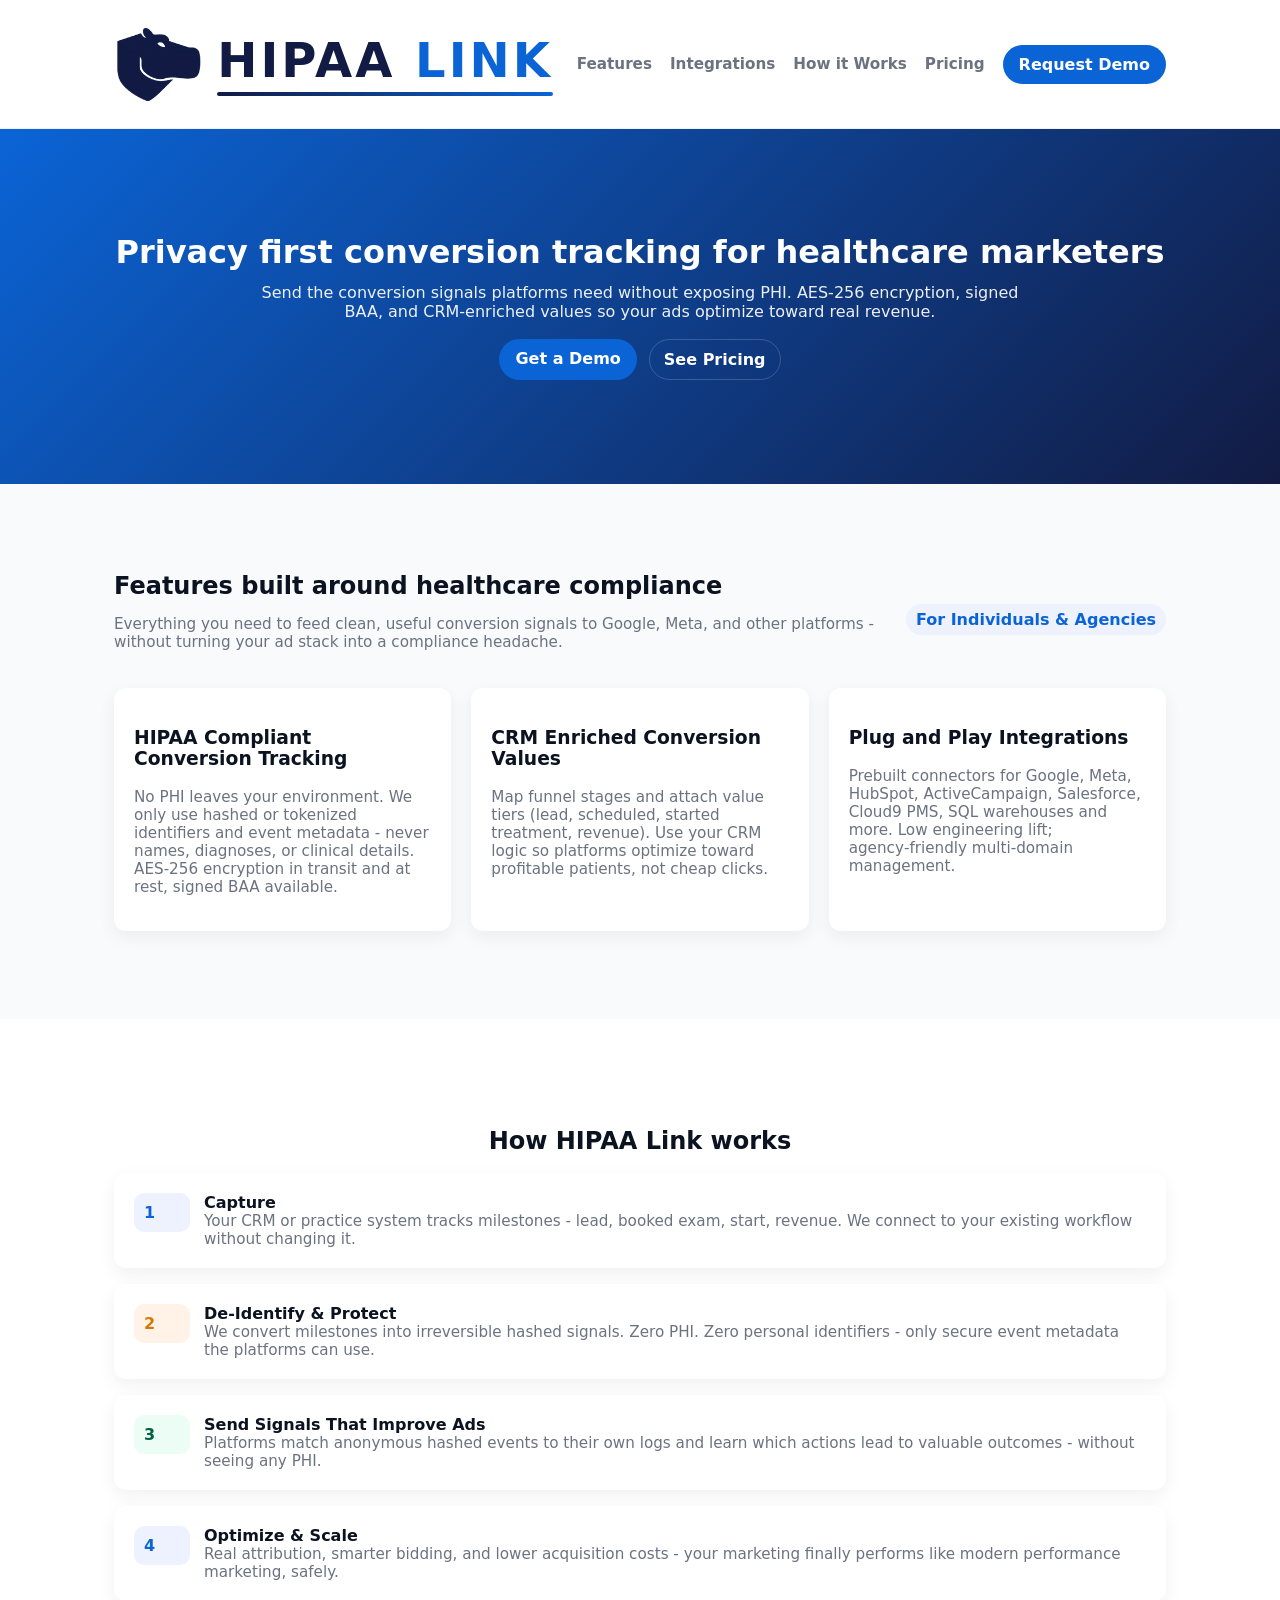
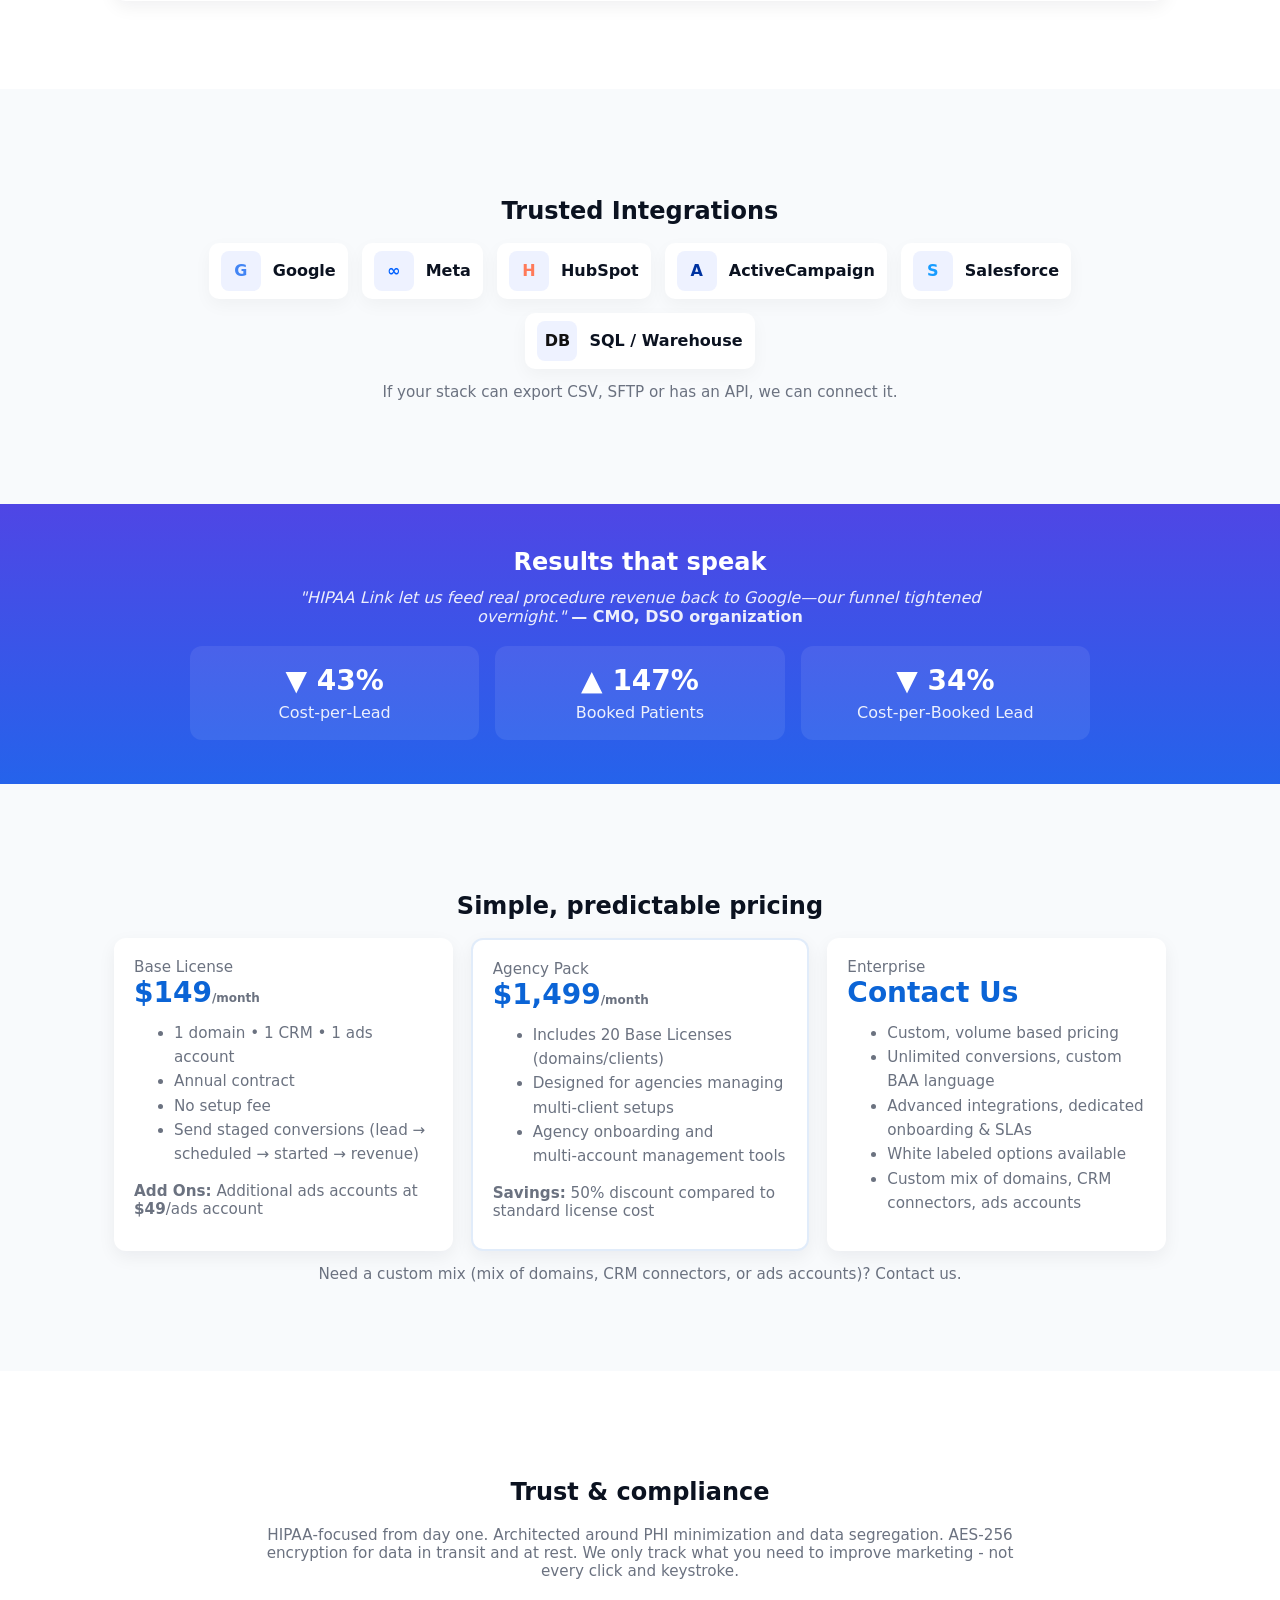
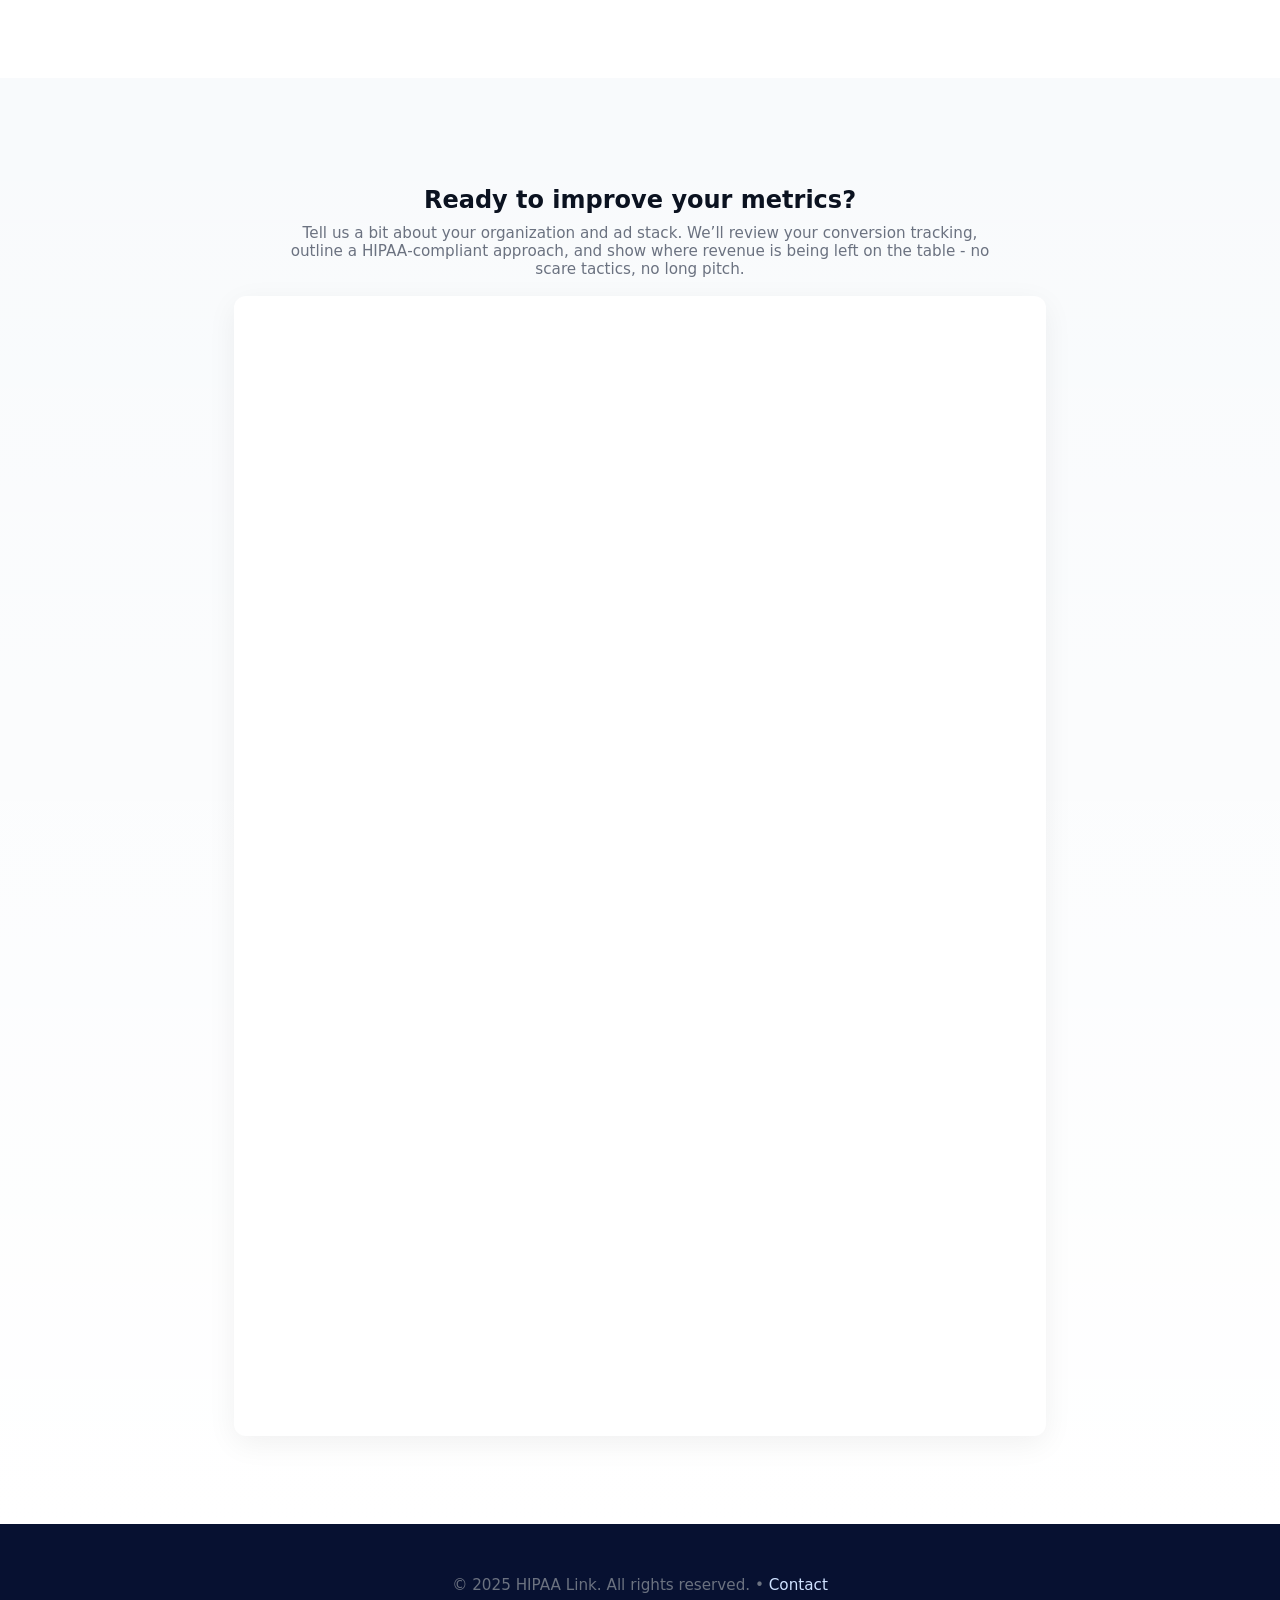
==== commit a341a7af: "Switch to baserow form" ====
--- a/index.html
+++ b/index.html
@@ -277,7 +277,7 @@
         <p class="muted small" style="text-align:center;max-width:720px;margin:0 auto 18px">Tell us a bit about your organization and ad stack. We’ll review your conversion tracking, outline a HIPAA‑compliant approach, and show where revenue is being left on the table - no scare tactics, no long pitch.</p>
 
         <div style="background:#fff;padding:18px;border-radius:12px;box-shadow:0 8px 30px rgba(2,6,23,.06)">
-          <script src="https://portal.form.io/manager/view/assets/lib/offline/formio.offline.min.js?base=https://api.form.io&project=https://tadpprdksxtuzcs.form.io&src=https://tadpprdksxtuzcs.form.io/contactus&libs=true"></script>
+          <iframe src="https://baserow.io/form/3MxXjWRd5WhXCx2kC5Xt2KALNz9-Gy6r91W_XeayJxY" frameborder="0" width="100%" height="1100"></iframe>
         </div>
       </div>
     </section>
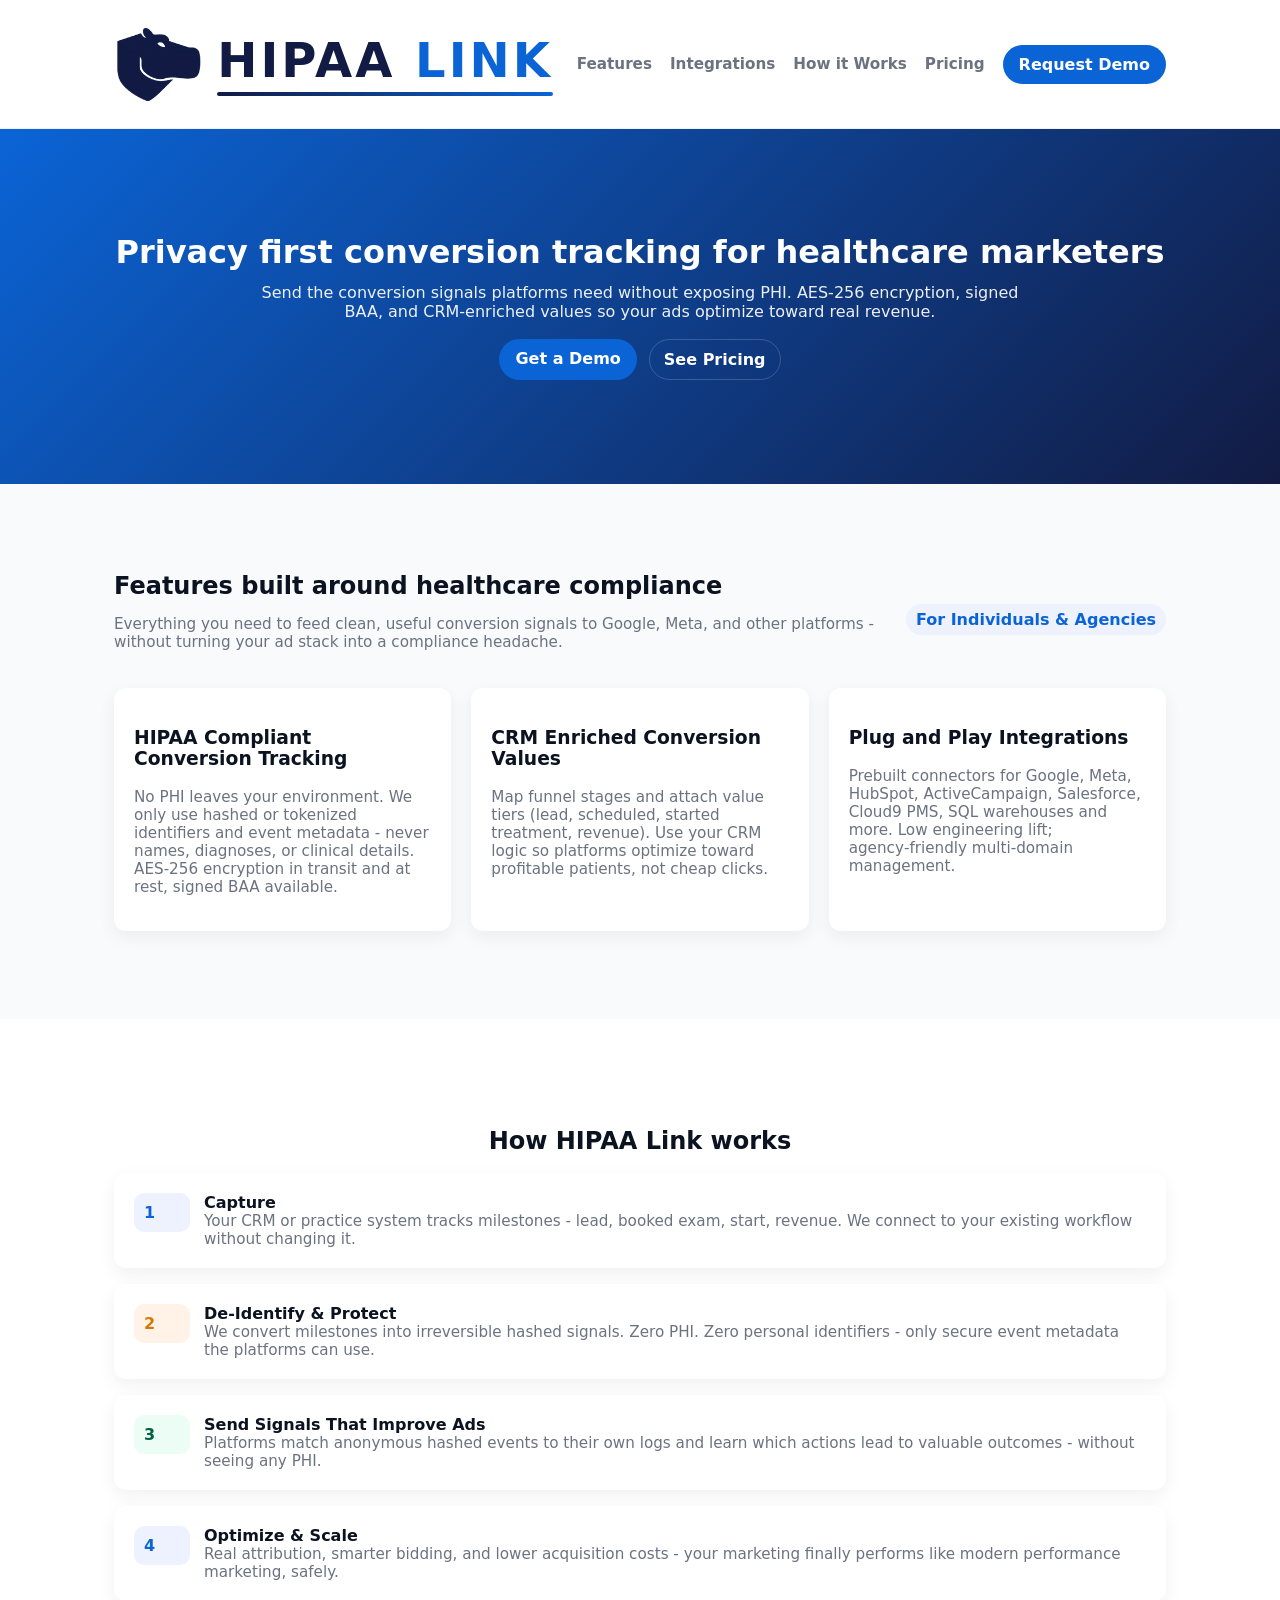
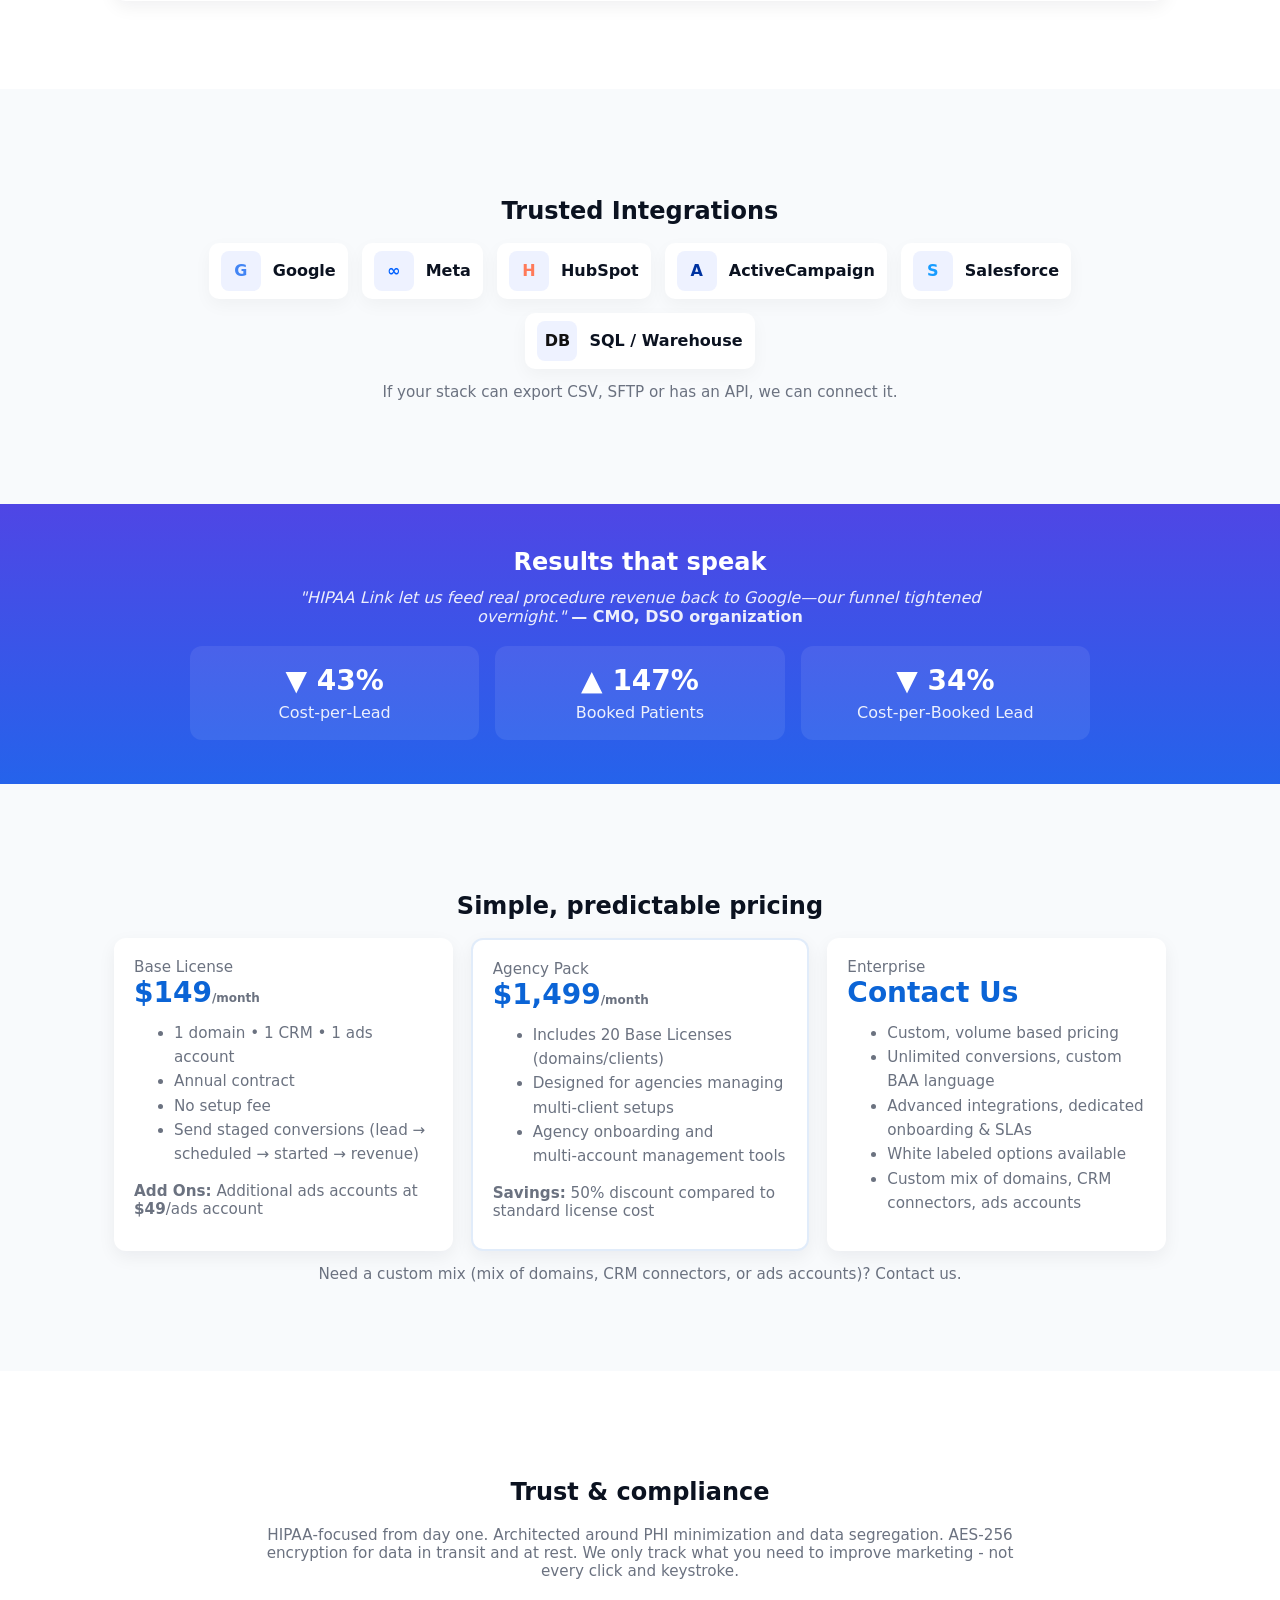
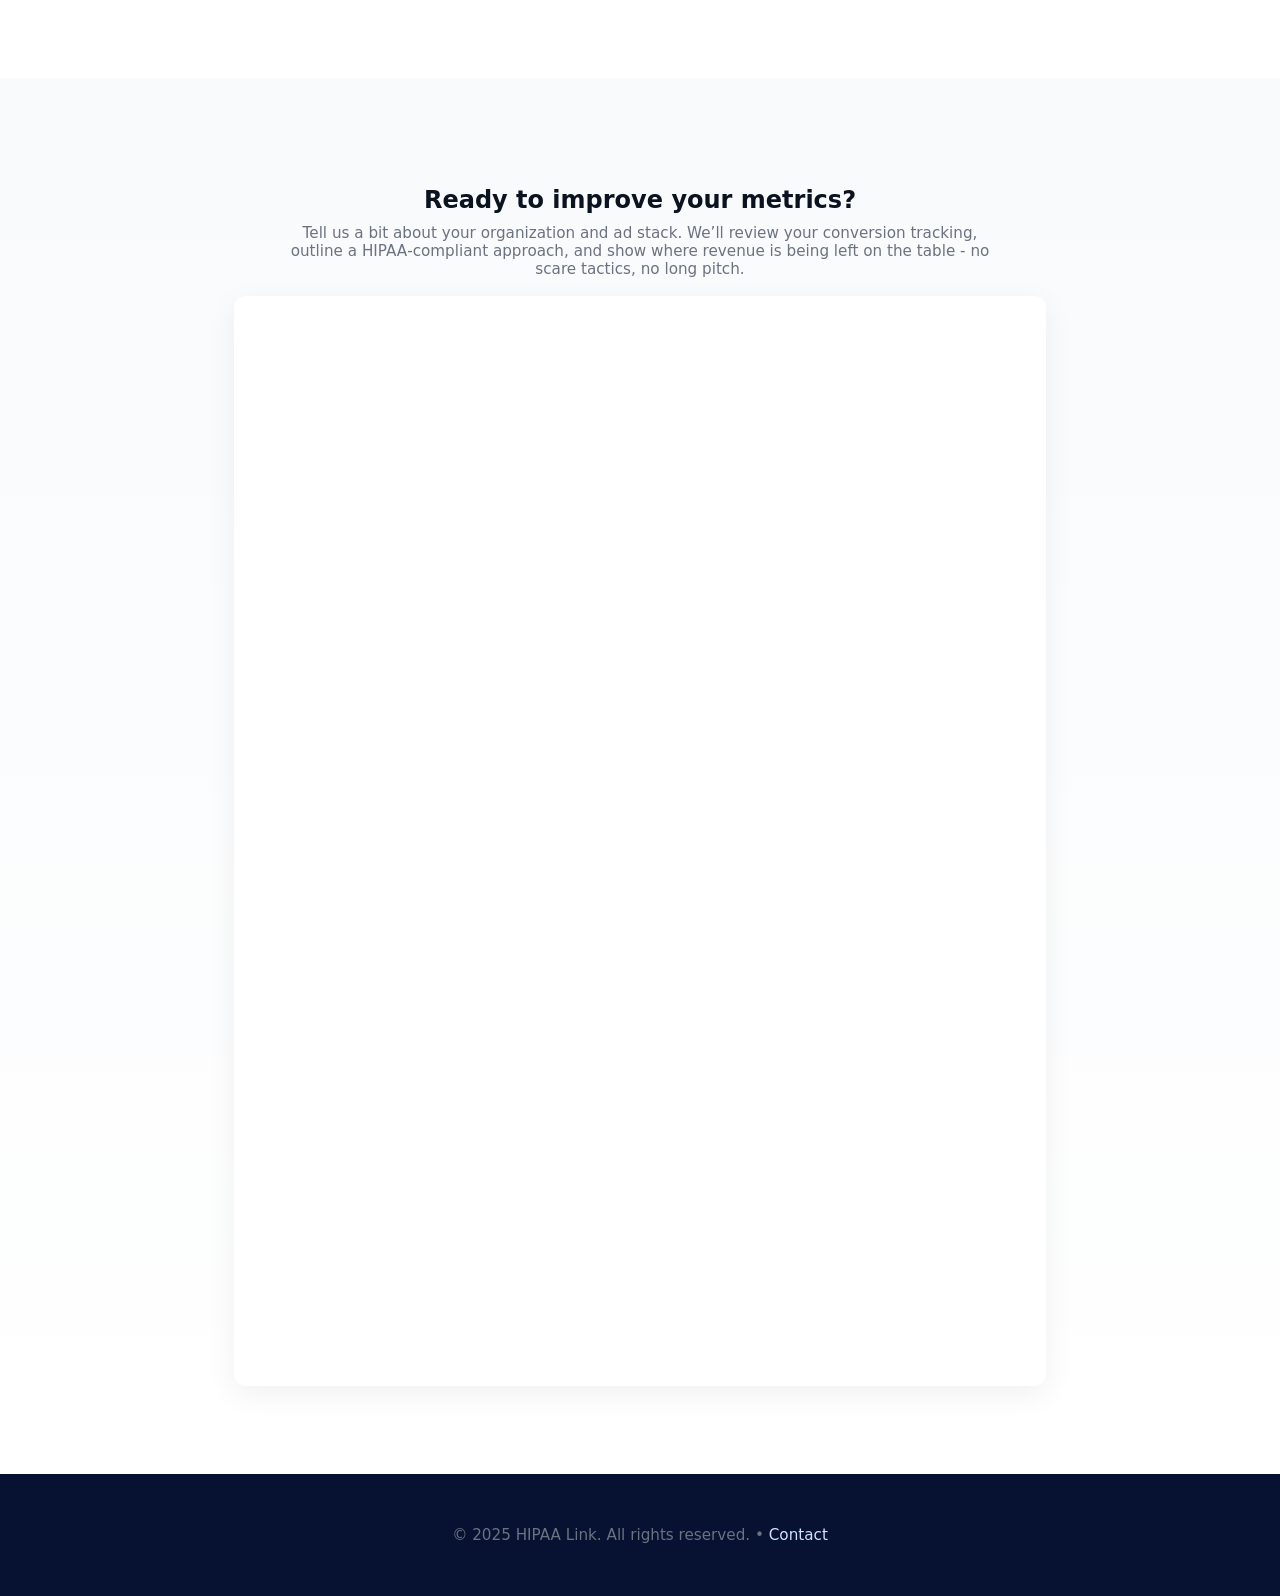
==== commit 0f50e595: "Update lead form" ====
--- a/index.html
+++ b/index.html
@@ -277,7 +277,7 @@
         <p class="muted small" style="text-align:center;max-width:720px;margin:0 auto 18px">Tell us a bit about your organization and ad stack. We’ll review your conversion tracking, outline a HIPAA‑compliant approach, and show where revenue is being left on the table - no scare tactics, no long pitch.</p>
 
         <div style="background:#fff;padding:18px;border-radius:12px;box-shadow:0 8px 30px rgba(2,6,23,.06)">
-          <iframe src="https://baserow.io/form/3MxXjWRd5WhXCx2kC5Xt2KALNz9-Gy6r91W_XeayJxY" frameborder="0" width="100%" height="1100"></iframe>
+          <iframe src="https://baserow.io/form/Sw-l1vYiDGFYOfXl6-EBu36IhM3flHlvIJYHjc2CJxQ" frameborder="0" width="100%" height="1050px"></iframe>
         </div>
       </div>
     </section>
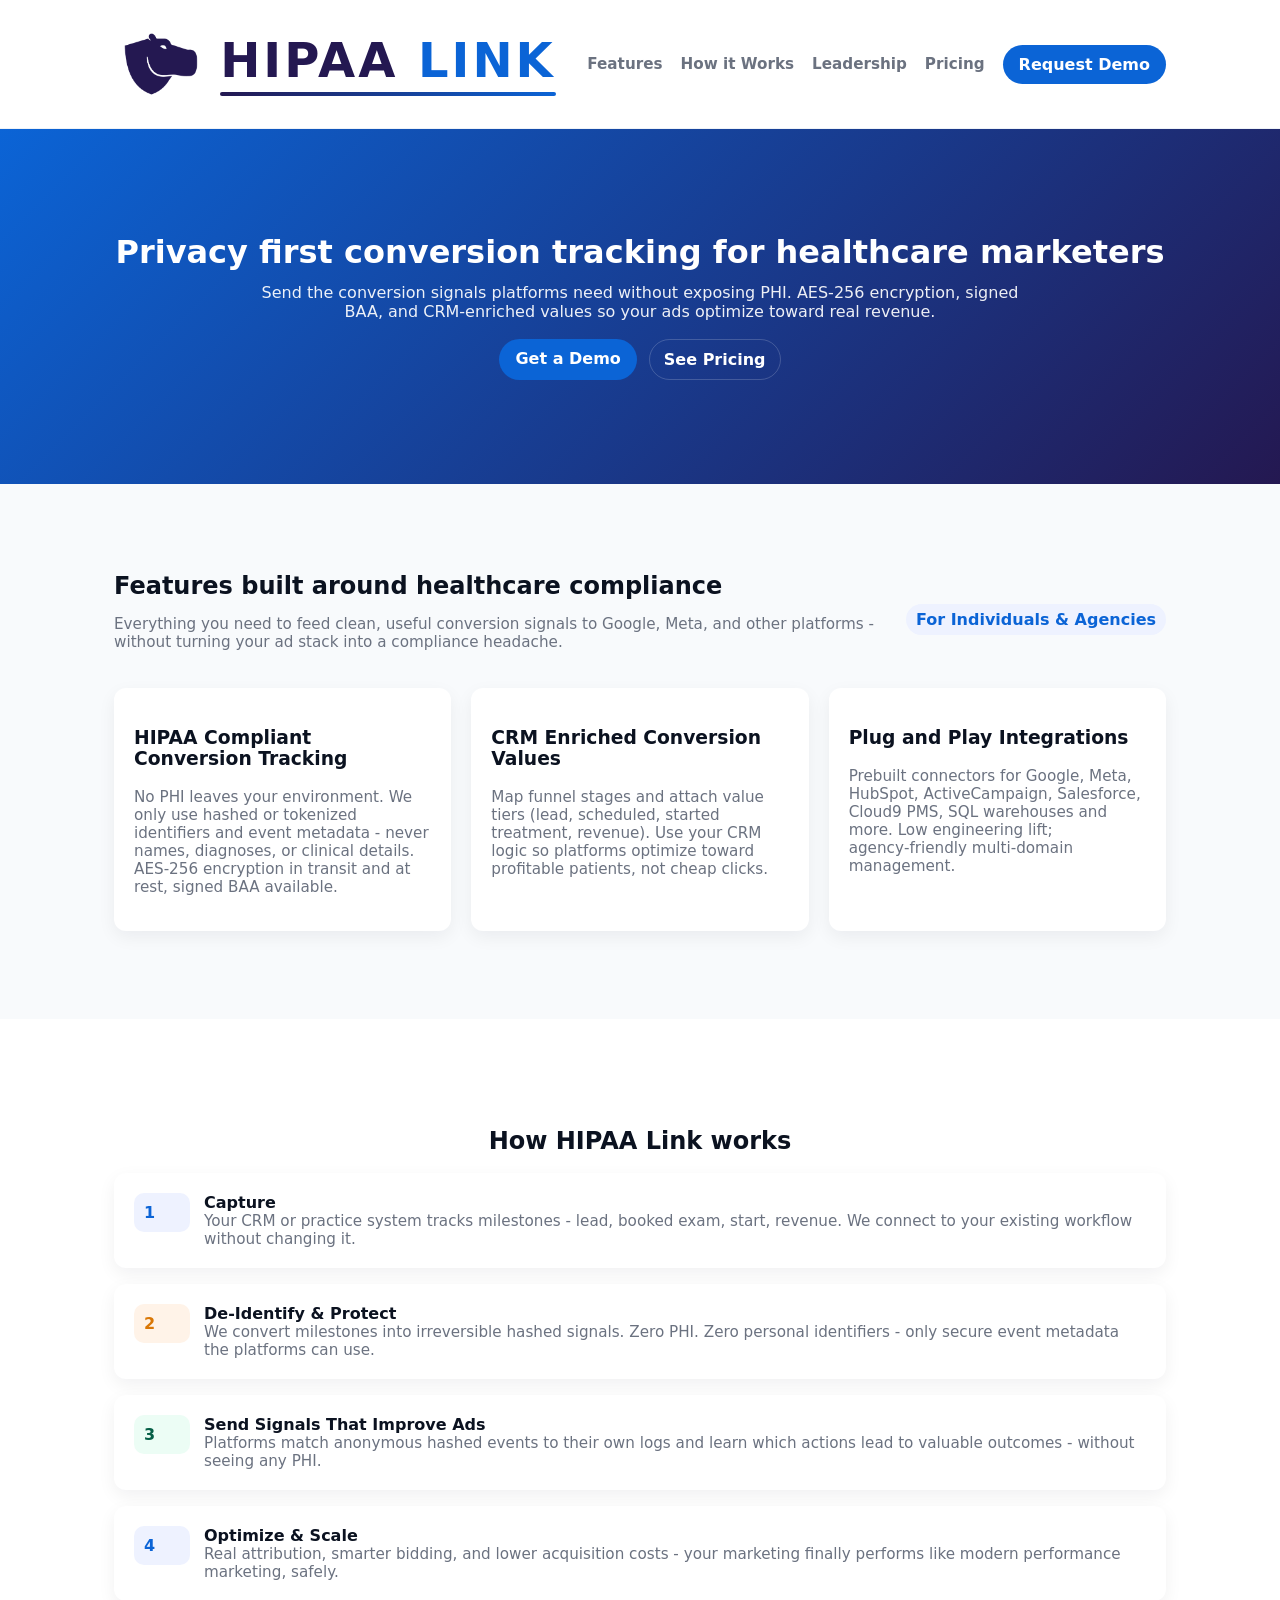
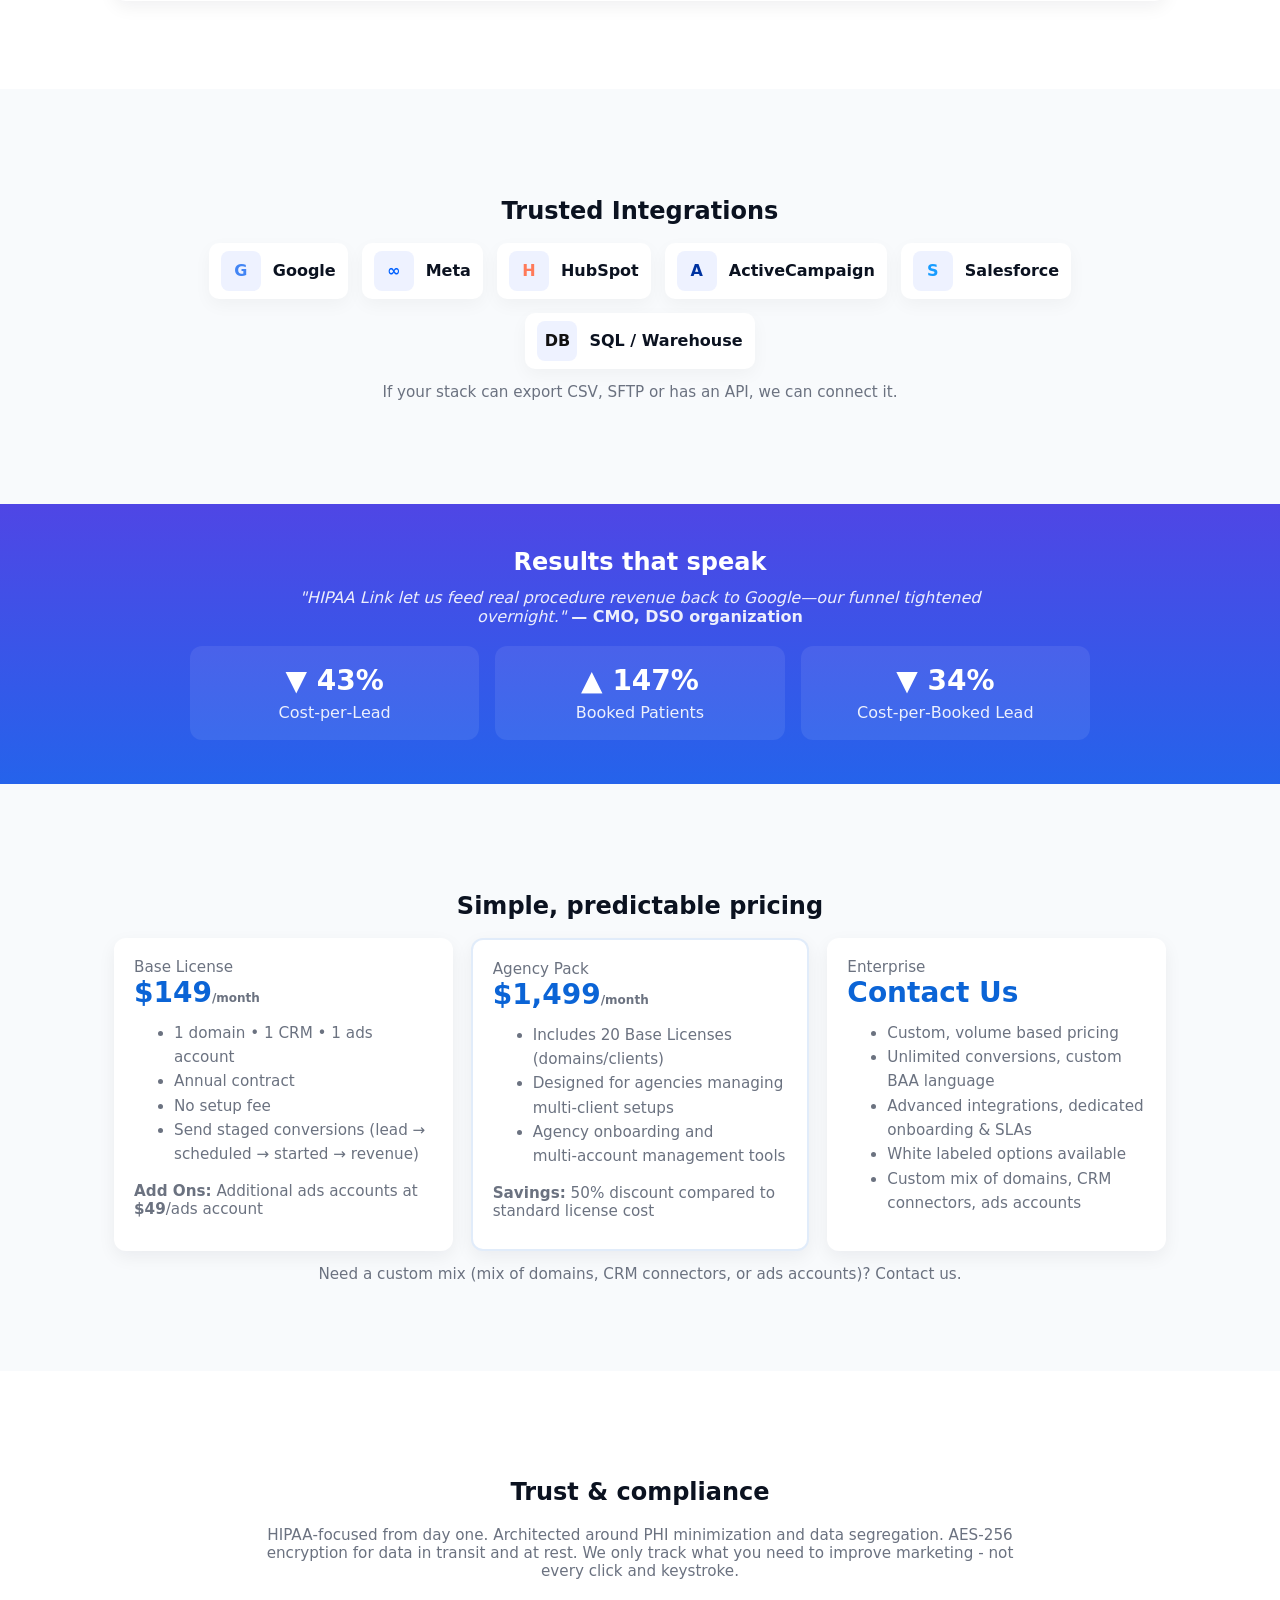
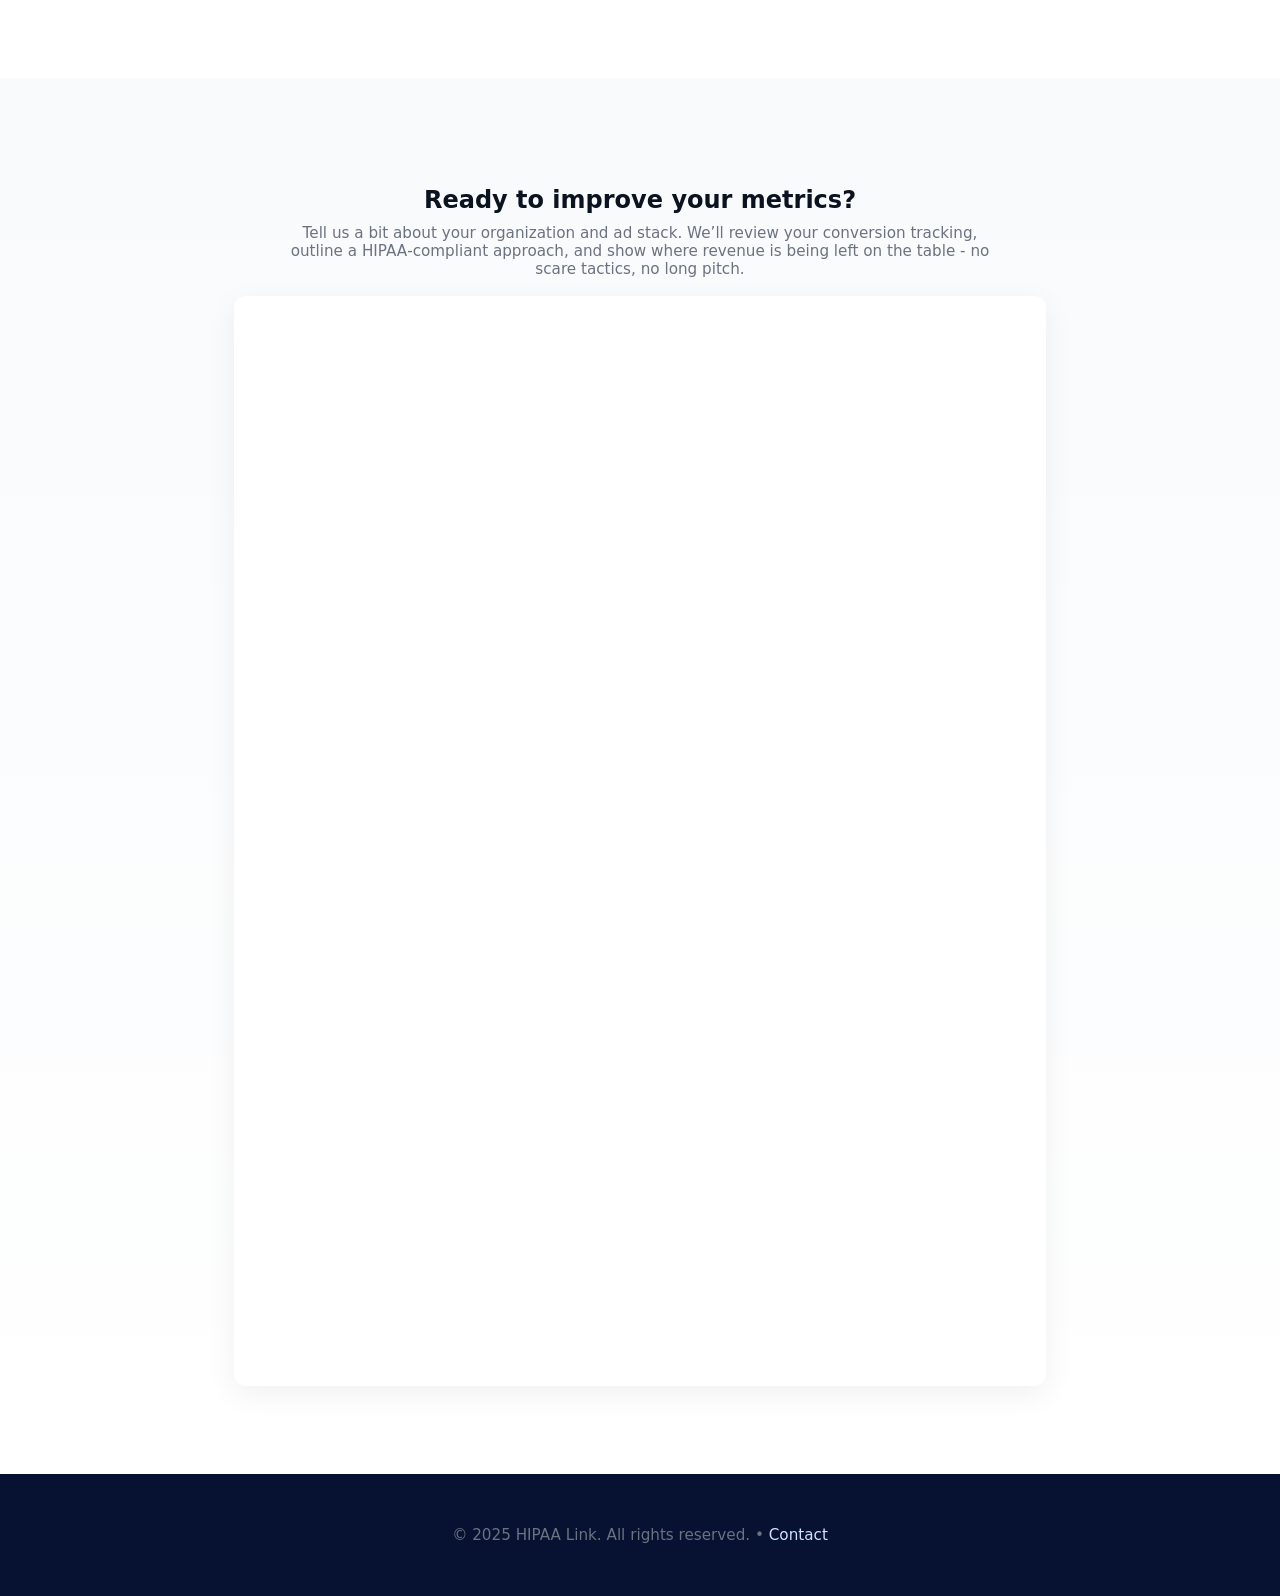
==== commit 8ffe9f4c: "Add leadership page" ====
--- a/index.html
+++ b/index.html
@@ -5,68 +5,16 @@
   <meta name="viewport" content="width=device-width,initial-scale=1" />
   <title>HIPAA Link - HIPAA Compliant Conversion Sync</title>
   <meta name="description" content="Send privacy-safe, CRM-enriched conversions to Google, Meta and others. Signed BAA, AES‑256 encryption, and minimal data footprint." />
-  <style>
-    :root{ --bg:#0f1724; --card:#ffffff; --muted:#6b7280; --accent:#0b64d6; --accent-dark:#121b43; }
-    *{box-sizing:border-box}
-    body{font-family:Inter,system-ui,-apple-system,Segoe UI,Roboto,'Helvetica Neue',Arial;padding:0;margin:0;color:#0b1220;background:#f8fafc}
-    a{color:inherit;text-decoration:none}
-    .container{max-width:1100px;margin:0 auto;padding:24px}
-    header{background:#fff;position:sticky;top:0;z-index:40;border-bottom:1px solid #eef2f7}
-    .nav{display:flex;align-items:center;justify-content:space-between}
-    .logo{display:flex;align-items:center;gap:12px;}
-    .logo-words{white-space: nowrap;font-weight:700;font-size:3rem;color:var(--accent);letter-spacing: 3px;}
-    .logo-words:after {content: ""; display: block; width: 100%; height: 4px; background: linear-gradient(90deg, var(--accent-dark), var(--accent)); margin-top: 4px; border-radius: 2px;}
-    .logo img{height:80px}
-    .navlinks{display:flex;gap:18px;align-items:center;color:var(--muted);font-weight:600}
-    .cta{background:var(--accent);color:#fff;padding:10px 16px;border-radius:999px;font-weight:700}
-    .hero{background:linear-gradient(135deg,var(--accent),var(--accent-dark));color:#fff;padding:80px 0;text-align:center}
-    .hero h1{font-size:2rem;margin:0 0 12px}
-    .hero p{margin:0 auto 18px;max-width:780px;color:rgba(255,255,255,.92)}
-    .section{padding:64px 0}
-    .grid{display:grid;gap:20px}
-    .cols-3{grid-template-columns:repeat(3,1fr)}
-    .metrics-grid{display:grid;grid-template-columns:repeat(3,1fr);gap:16px;max-width:900px;margin:20px auto}
-    .metric-card{background:rgba(255,255,255,0.08);padding:18px;border-radius:12px}
-    .sticky-footer{display:none;position:fixed;right:16px;left:auto;bottom:18px;z-index:70;justify-content:center;padding:0;background:transparent;backdrop-filter:blur(6px)}
-    .card{background:#fff;border-radius:12px;padding:20px;box-shadow:0 6px 18px rgba(12,20,30,.06)}
-    .muted{color:var(--muted)}
-    .small{font-size:0.95rem}
-    .logos{display:flex;flex-wrap:wrap;gap:14px;align-items:center;justify-content:center}
-    .logos img{height:34px;opacity:.9}
-    .logo-badge{display:inline-flex;align-items:center;gap:12px;padding:8px 12px;border-radius:10px;background:#fff;box-shadow:0 6px 18px rgba(12,20,30,.04)}
-    .logo-mark{width:40px;height:40px;display:inline-flex;align-items:center;justify-content:center;border-radius:8px;background:#f1f5f9;font-weight:800;color:#111}
-    .logo-label{font-weight:700;color:#0b1220}
-    .how-step{display:flex;gap:14px;align-items:flex-start}
-    .pill{background:#eef2ff;color:var(--accent);padding:6px 10px;border-radius:999px;font-weight:700}
-    .pricing{display:grid;gap:18px;grid-template-columns:repeat(3,1fr)}
-    .price-card{border-radius:12px;padding:20px;background:#fff;box-shadow:0 6px 18px rgba(12,20,30,.06);text-align:left}
-    footer{background:#071131;color:#fff;padding:28px 0;text-align:center}
-    @media (max-width:900px){
-      .cols-3{grid-template-columns:1fr}
-      .pricing{grid-template-columns:1fr}
-      .container{padding: 12px;}
-      .navlinks{display:flex}
-      .navlinks a:not(.cta){display:none}
-      .logo img{height:34px}
-      .logo-words{white-space: nowrap;font-size:1.5rem;letter-spacing: 1px;}
-      .hero{padding:56px 12px}
-      .hero .cta{display:inline-block}
-      header{position:static}
-      .section{padding:36px 0}
-      .metrics-grid{grid-template-columns:1fr}
-      .sticky-footer{display:flex}
-      .sticky-footer .cta{padding:12px 18px;border-radius:999px;box-shadow:0 10px 30px rgba(11,100,214,.14);display:inline-block}
-    }
-  </style>
+  <link rel="stylesheet" href="styles.css">
 </head>
 <body>
   <header>
     <div class="container nav">
-      <a class="logo" href="#home"><img src="hipaalink-logo-mark.png" alt="HIPAA Link" /><span class="logo-words"><span style="color:var(--accent-dark)">HIPAA</span> <span style="color:var(--accent)">LINK</span></span></a>
+      <a class="logo" href="#home"><img src="hipaalink-logo-mark-transparent.png" alt="HIPAA Link" /><span class="logo-words"><span style="color:var(--accent-dark)">HIPAA</span> <span style="color:var(--accent)">LINK</span></span></a>
       <nav class="navlinks">
         <a href="#features" class="small muted">Features</a>
-        <a href="#integrations" class="small muted">Integrations</a>
         <a href="#how" class="small muted">How it Works</a>
+        <a href="leadership.html" class="small muted">Leadership</a>
         <a href="#pricing" class="small muted">Pricing</a>
         <a href="#contact" class="cta">Request Demo</a>
       </nav>
--- a/styles.css
+++ b/styles.css
@@ -0,0 +1,72 @@
+:root{ --bg:#0f1724; --card:#ffffff; --muted:#6b7280; --accent:#0b64d6; --accent-dark:#241851; }
+*{box-sizing:border-box}
+body{font-family:Inter,system-ui,-apple-system,Segoe UI,Roboto,'Helvetica Neue',Arial;padding:0;margin:0;color:#0b1220;background:#f8fafc}
+a{color:inherit;text-decoration:none}
+.container{max-width:1100px;margin:0 auto;padding:24px}
+header{background:#fff;position:sticky;top:0;z-index:40;border-bottom:1px solid #eef2f7}
+.nav{display:flex;align-items:center;justify-content:space-between}
+.logo{display:flex;align-items:center;gap:12px}
+.logo-words{white-space: nowrap;font-weight:700;font-size:3rem;color:var(--accent);letter-spacing: 3px}
+.logo-words:after {content: ""; display: block; width: 100%; height: 4px; background: linear-gradient(90deg, var(--accent-dark), var(--accent)); margin-top: 4px; border-radius: 2px}
+.logo img{height:80px}
+.navlinks{display:flex;gap:18px;align-items:center;color:var(--muted);font-weight:600}
+.cta{background:var(--accent);color:#fff;padding:10px 16px;border-radius:999px;font-weight:700}
+.hero{background:linear-gradient(135deg,var(--accent),var(--accent-dark));color:#fff;padding:80px 0;text-align:center}
+.hero h1{font-size:2rem;margin:0 0 12px}
+.hero p{margin:0 auto 18px;max-width:780px;color:rgba(255,255,255,.92)}
+.section{padding:64px 0}
+.grid{display:grid;gap:20px}
+.cols-3{grid-template-columns:repeat(3,1fr)}
+.metrics-grid{display:grid;grid-template-columns:repeat(3,1fr);gap:16px;max-width:900px;margin:20px auto}
+.metric-card{background:rgba(255,255,255,0.08);padding:18px;border-radius:12px}
+.sticky-footer{display:none;position:fixed;right:16px;left:auto;bottom:18px;z-index:70;justify-content:center;padding:0;background:transparent;backdrop-filter:blur(6px)}
+.card{background:#fff;border-radius:12px;padding:20px;box-shadow:0 6px 18px rgba(12,20,30,.06)}
+.muted{color:var(--muted)}
+.small{font-size:0.95rem}
+.logos{display:flex;flex-wrap:wrap;gap:14px;align-items:center;justify-content:center}
+.logos img{height:34px;opacity:.9}
+.logo-badge{display:inline-flex;align-items:center;gap:12px;padding:8px 12px;border-radius:10px;background:#fff;box-shadow:0 6px 18px rgba(12,20,30,.04)}
+.logo-mark{width:40px;height:40px;display:inline-flex;align-items:center;justify-content:center;border-radius:8px;background:#f1f5f9;font-weight:800;color:#111}
+.logo-label{font-weight:700;color:#0b1220}
+.how-step{display:flex;gap:14px;align-items:flex-start}
+.pill{background:#eef2ff;color:var(--accent);padding:6px 10px;border-radius:999px;font-weight:700}
+.pricing{display:grid;gap:18px;grid-template-columns:repeat(3,1fr)}
+.price-card{border-radius:12px;padding:20px;background:#fff;box-shadow:0 6px 18px rgba(12,20,30,.06);text-align:left}
+footer{background:#071131;color:#fff;padding:28px 0;text-align:center}
+
+/* Leadership specific */
+.leadership{display:grid;gap:20px;grid-template-columns:1fr}
+.lead-card{background:#fff;border-radius:12px;padding:20px;box-shadow:0 10px 30px rgba(2,6,23,.04);display:flex;gap:14px;align-items:flex-start}
+.lead-img{width:110px;height:auto;border-radius:12px;flex-shrink:0}
+
+@media (min-width:900px){
+  .cols-3{grid-template-columns:repeat(3,1fr)}
+  .pricing{grid-template-columns:repeat(3,1fr)}
+  .container{padding: 24px}
+  .navlinks{display:flex}
+  .navlinks a:not(.cta){display:inline-flex}
+  .logo img{height:80px}
+  .logo-words{white-space: nowrap;font-size:3rem;letter-spacing: 3px}
+  .hero{padding:80px 0}
+  .section{padding:64px 0}
+  .metrics-grid{grid-template-columns:repeat(3,1fr)}
+  .sticky-footer{display:none}
+}
+
+@media (max-width:900px){
+  .cols-3{grid-template-columns:1fr}
+  .pricing{grid-template-columns:1fr}
+  .container{padding: 12px}
+  .navlinks{display:flex}
+  .navlinks a:not(.cta){display:none}
+  .logo img{height:34px}
+  .logo-words{white-space: nowrap;font-size:1.5rem;letter-spacing: 1px}
+  .hero{padding:56px 12px}
+  .hero .cta{display:inline-block}
+  header{position:static}
+  .section{padding:36px 0}
+  .metrics-grid{grid-template-columns:1fr}
+  .sticky-footer{display:flex}
+  .sticky-footer .cta{padding:12px 18px;border-radius:999px;box-shadow:0 10px 30px rgba(11,100,214,.14);display:inline-block}
+  .leadership{grid-template-columns:1fr}
+}
